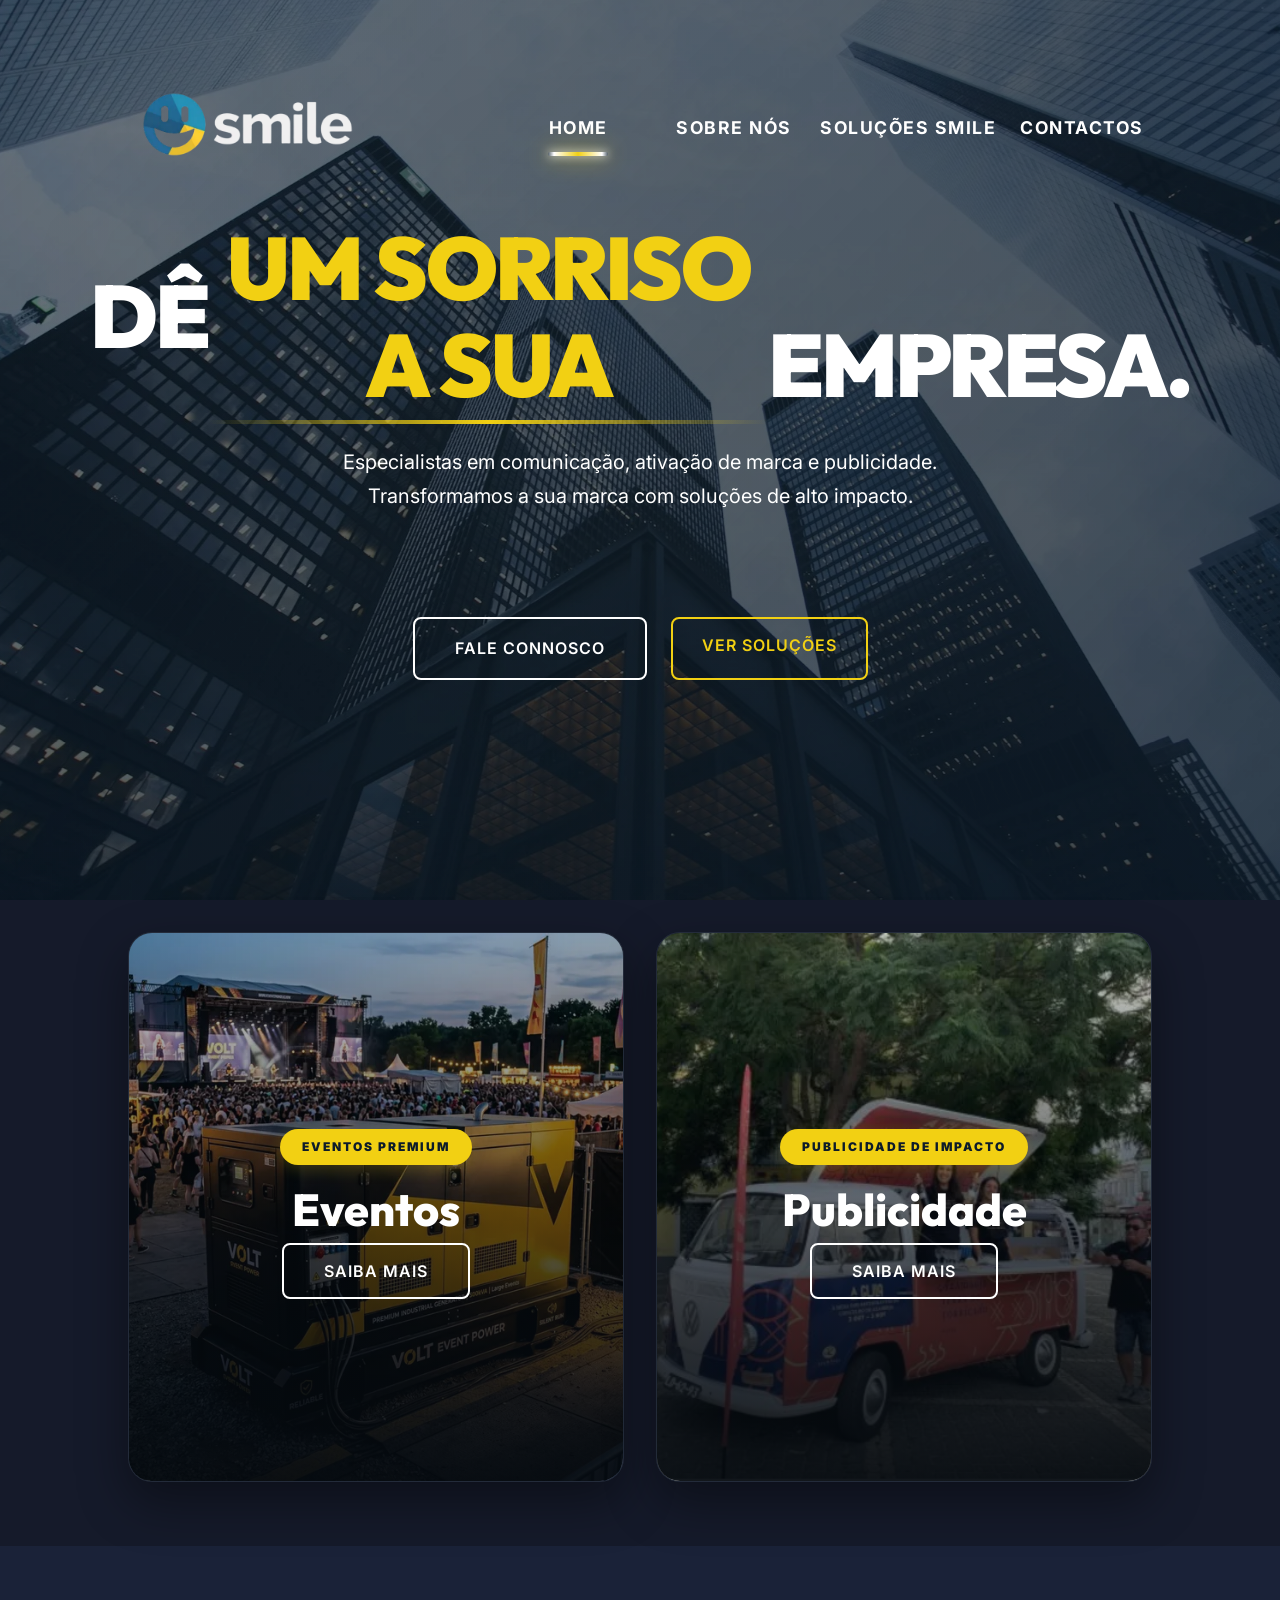
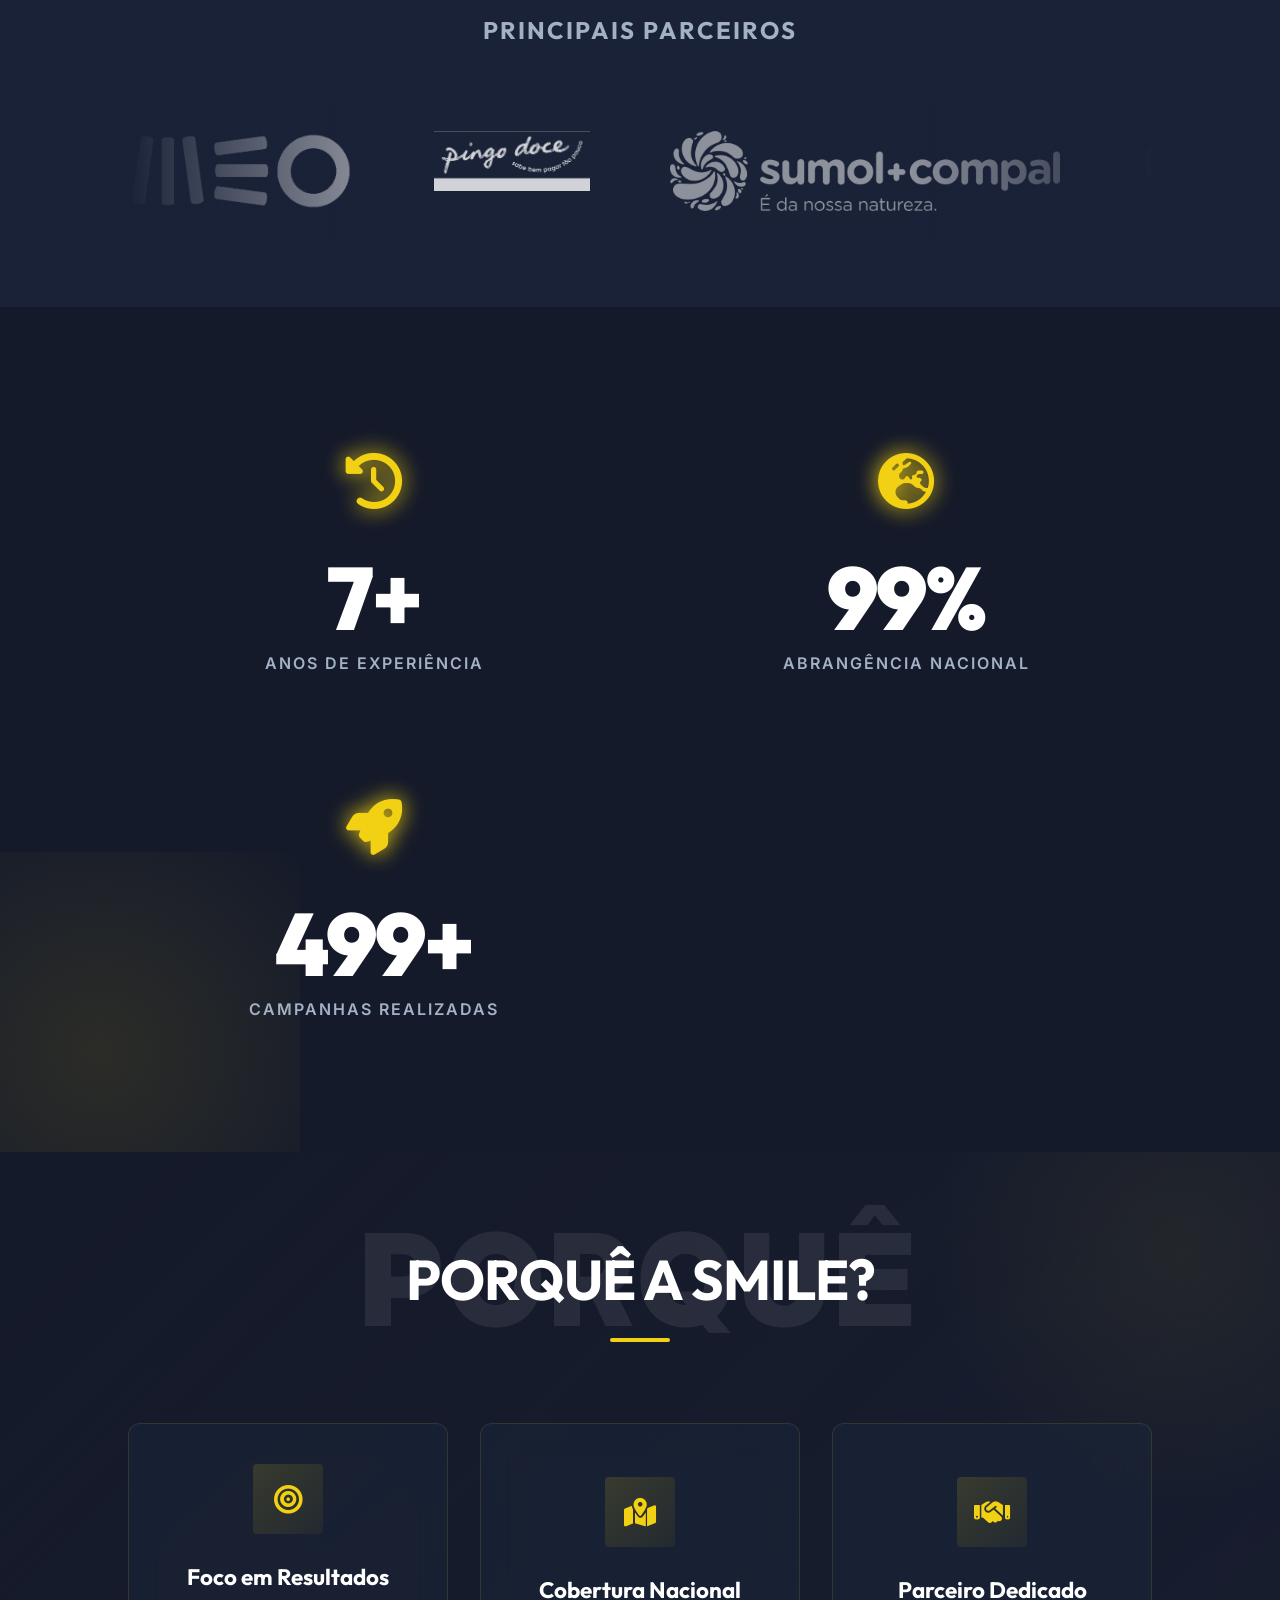
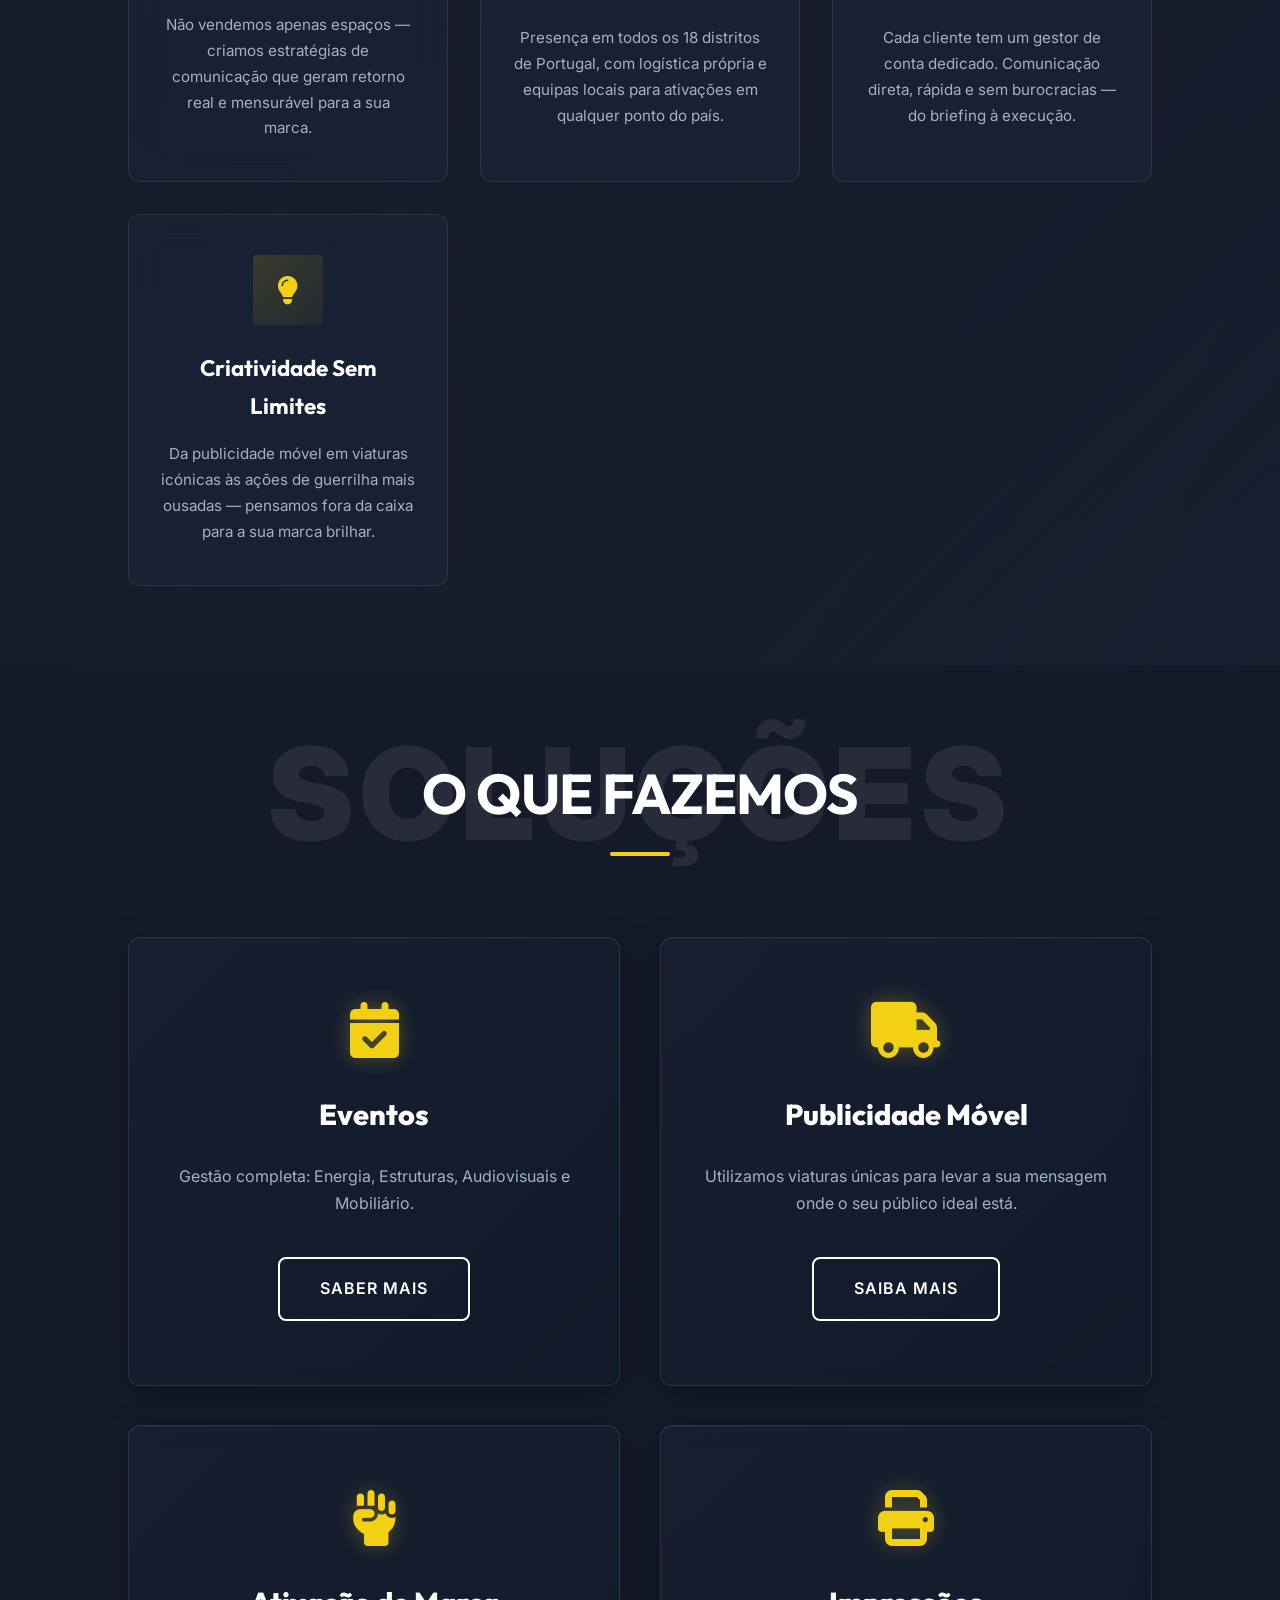
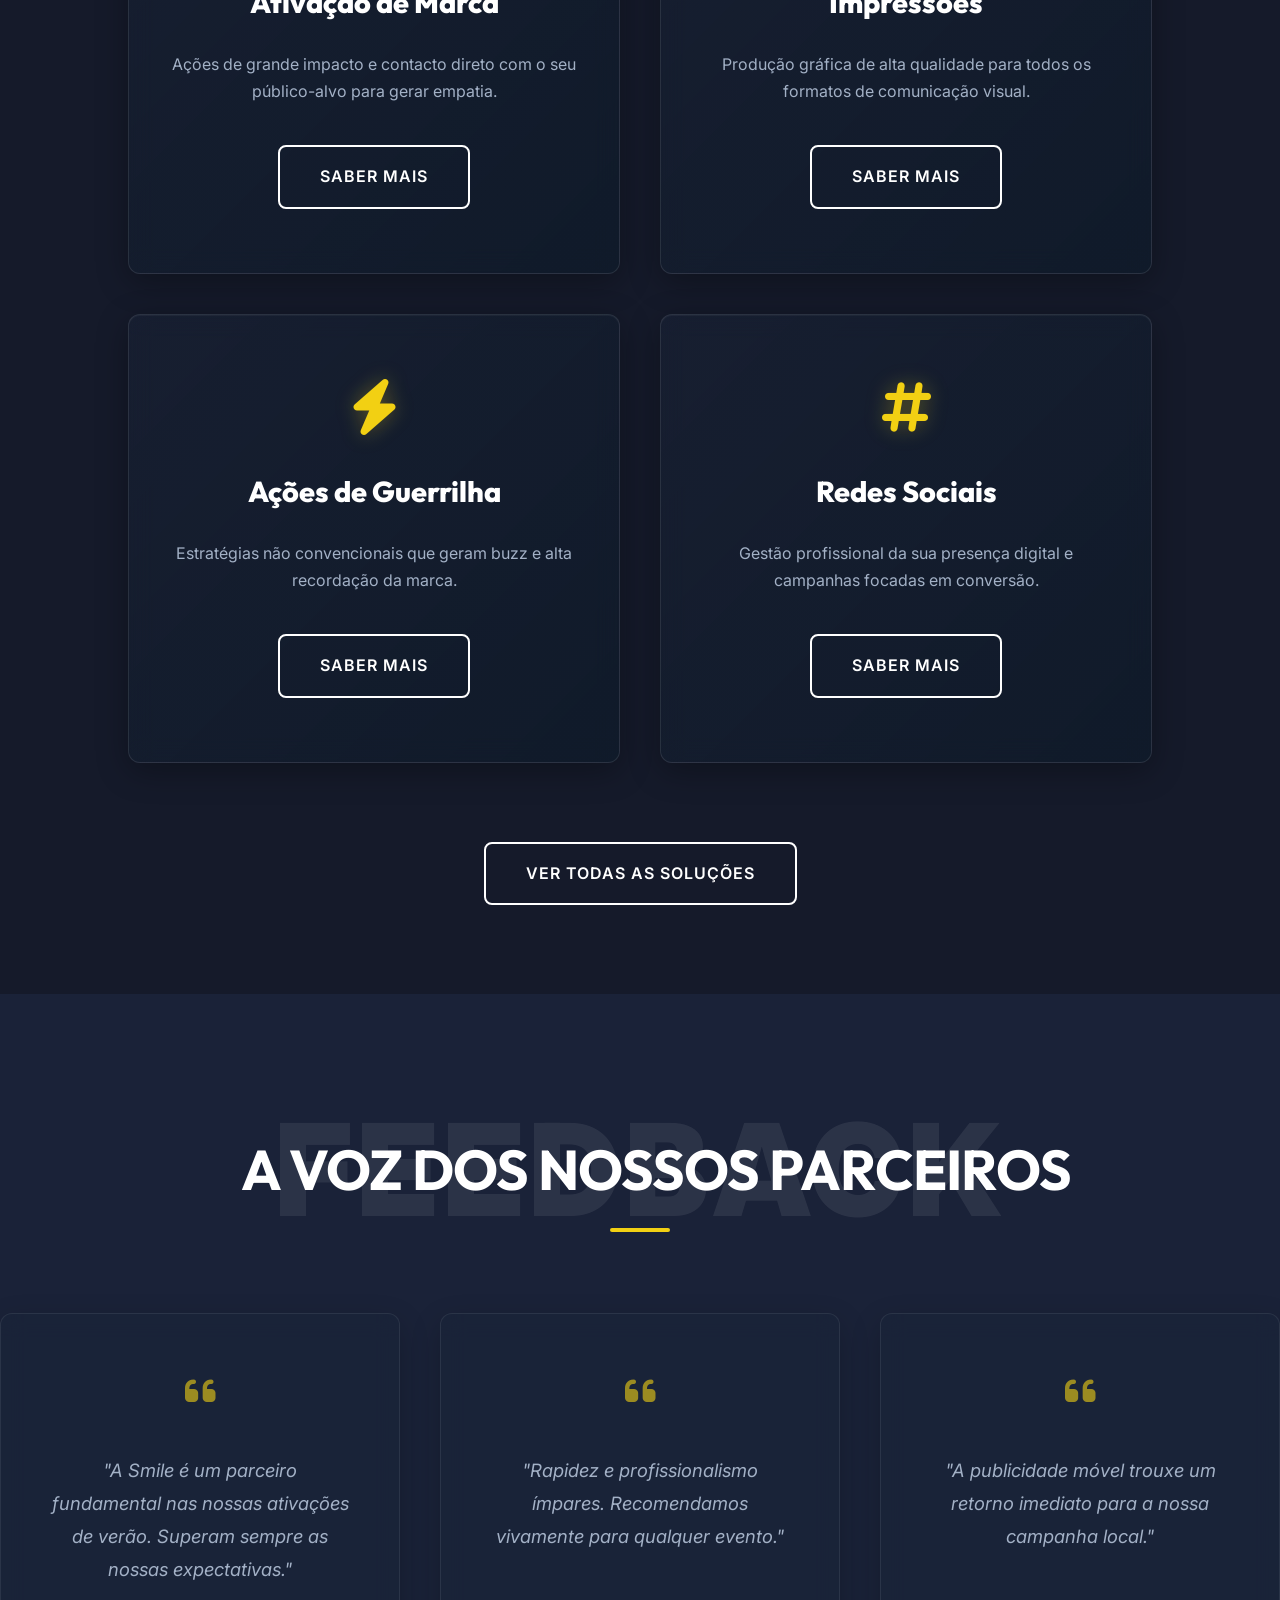
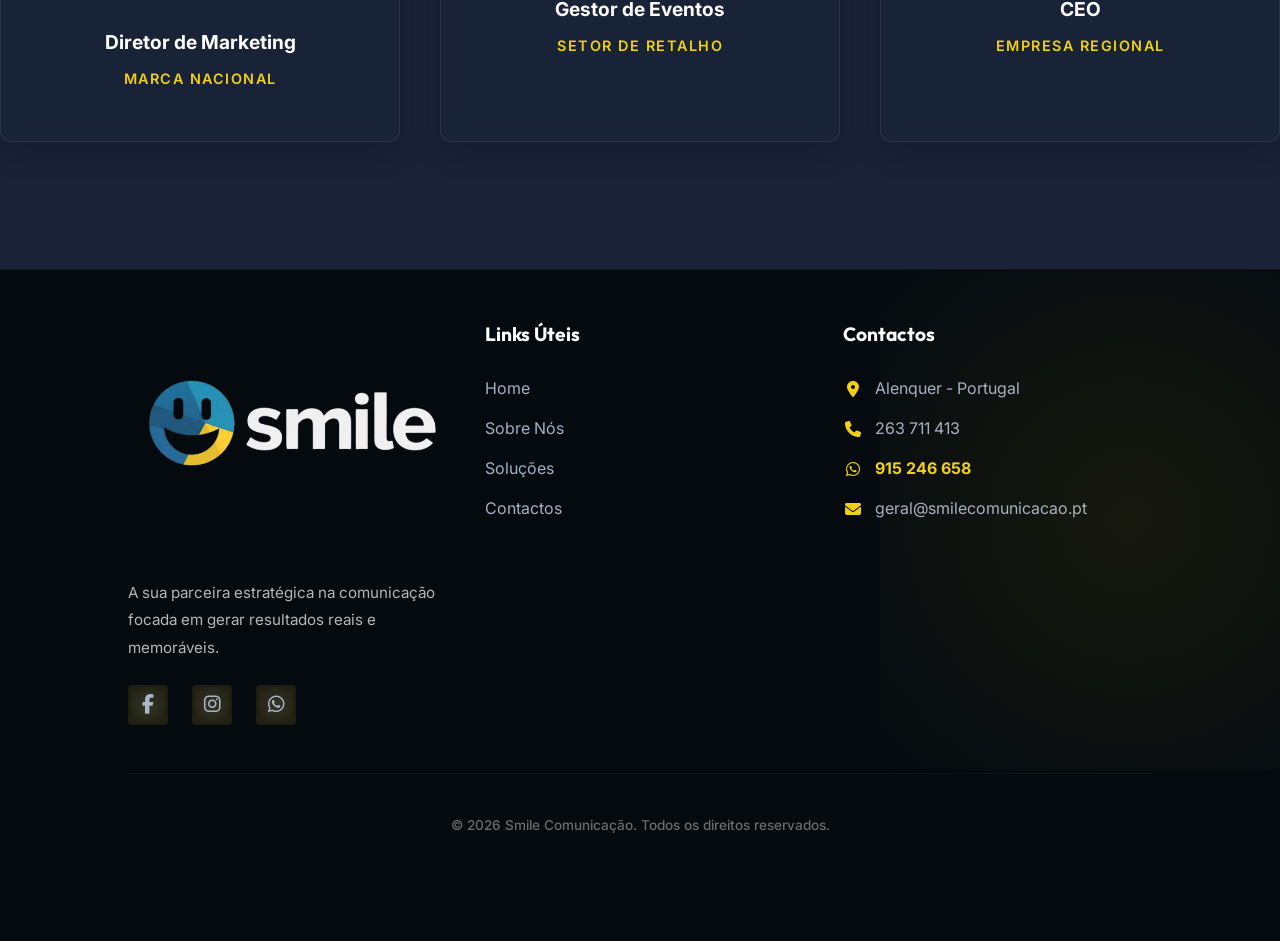
==== index.html @ d673fa60 "Add files via upload" ====
<!DOCTYPE html>
            <html lang="pt">

<head>
    <meta charset="UTF-8">
    <meta name="viewport" content="width=device-width, initial-scale=1.0">
    <title>Smile Comunicação | Publicidade e Marketing</title>
    <meta name="description"
        content="Agência de marketing e publicidade. Soluções de impacto em outdoors, mupis, viaturas, e ativação de marca.">

    <!-- Open Graph / Twitter -->

    
    <meta property="og:title" content="Smile Comunicação | Publicidade e Marketing">
    <meta property="og:description"
        content="Agência de marketing e publicidade. Soluções de impacto em outdoors, mupis, viaturas e ativação de marca.">
    <meta property="og:type" content="website">
    <meta property="og:url" content="/">
    <meta property="og:image" content="assets/images/hero_home.webp">
    <meta name="twitter:card" content="summary_large_image">
    <meta name="theme-color" content="#0d1b2a">
    <meta name="color-scheme" content="dark">
    <meta name="robots" content="index, follow">
    <link rel="canonical" href="https://smilecomunicacao.pt/">
    <link rel="icon" type="image/x-icon" href="assets/images/smile_icon.webp">
    <link rel="apple-touch-icon" href="assets/images/smile_icon.webp">
    <link rel="manifest" href="manifest.json">

    <!-- Google Fonts -->
    <link rel="preconnect" href="https://fonts.googleapis.com">
    <link rel="preconnect" href="https://fonts.gstatic.com" crossorigin>
    <!-- Preload hero for faster LCP -->
    <link rel="preload" as="image" href="assets/images/hero_home.webp">
    <link
        href="https://fonts.googleapis.com/css2?family=Inter:wght@400;500;600&family=Outfit:wght@700;800;900&display=swap"
        rel="stylesheet">

    <!-- Font Awesome -->
    <link rel="stylesheet" href="https://cdnjs.cloudflare.com/ajax/libs/font-awesome/6.4.0/css/all.min.css">

    <!-- CSS -->
    <link rel="stylesheet" href="style.min.css?v=5.0">

    <!-- Structured Data -->
    <script type="application/ld+json">
    {
      "@context": "https://schema.org",
      "@type": "Organization",
      "name": "Smile Comunicação",
      "url": "https://smilecomunicacao.pt",
      "logo": "https://smilecomunicacao.pt/assets/images/logo_smile.webp",
      "description": "Agência de marketing e publicidade especialista em ativação de marca e publicidade móvel.",
      "address": {
        "@type": "PostalAddress",
        "addressLocality": "Alenquer",
        "addressCountry": "PT"
      },
      "sameAs": [
        "https://www.facebook.com/fsmilecomunicacao",
        "https://www.instagram.com/smile.comunicacao/",
        "https://linkedin.com/company/smilecomunicacao"
      ]
    }
    </script>
</head>

<body class="home-page">

    <div id="preloader">
        <div class="preloader-smile"></div>
    </div>


    <header id="header">
    <a href="index.html" class="logo" aria-label="Smile Comunicação — página inicial" title="Smile Comunicação">
        <img src="assets/images/logo_smile.webp" alt="Smile Comunicação">
    </a>
    <!-- Hamburger Menu Button -->
    <div class="menu-toggle" id="mobile-menu">
        <span class="bar"></span>
        <span class="bar"></span>
        <span class="bar"></span>
    </div>
    <nav class="nav-links" role="navigation" aria-label="Main navigation">
        <a href="index.html">Home</a>
        <a href="sobre.html">Sobre Nós</a>
        <a href="solucoes.html">Soluções Smile</a>
        <a href="contactos.html">Contactos</a>
    </nav>
    <a href="contactos.html" class="btn btn-primary header-btn"
        style="padding: 0.8rem 1.5rem; display: none;">Orçamento</a>
</header>

    <main>
        <section class="hero text-center" id="home">
            <img src="assets/images/hero_home.webp" alt="Smiling Brand Activation" class="hero-bg">
            <h1 class="reveal" style="text-transform: uppercase;">Dê<span>um sorriso a sua </span><br>Empresa.</h1>
            <p class="reveal">Especialistas em comunicação, ativação de marca e publicidade. Transformamos a sua marca com soluções de alto impacto.</p>
            <div class="hero-btns reveal">
                <a href="contactos.html" class="btn btn-primary">Fale Connosco</a>
                <a href="solucoes.html" class="btn btn-skeleton">Ver Soluções</a>
            </div>
        </section>

        <!-- Highlights Section -->
        <section class="highlights">
            <div class="container highlights-grid">
                <div class="highlight-card">
                    <div class="card-bg" style="background-image: url('assets/images/gerador_eventos.webp');"></div>
                    <div class="card-overlay"></div>
                    <div class="card-content">
                        <span class="card-tag">Eventos Premium</span>
                        <h3>Eventos</h3>
                        <a href="servicos/eventos.html" class="btn btn-primary">Saiba Mais</a>
                    </div>
                </div>
                <div class="highlight-card">
                    <div class="card-bg" style="background-image: url('assets/images/movel.webp');"></div>
                    <div class="card-overlay"></div>
                    <div class="card-content">
                        <span class="card-tag">Publicidade de Impacto</span>
                        <h3>Publicidade</h3>
                        <a href="servicos/publicidade-exterior.html" class="btn btn-primary">Saiba Mais</a>
                    </div>
                </div>
            </div>
        </section>

        <!-- Clients Section -->
        <section class="clients">
            <div class="container">
                <h2 class="section-heading">Principais Parceiros</h2>
                <div class="logo-marquee">
                    <div class="marquee-content">
                        <img src="assets/images/logo_meo.webp" alt="MEO" loading="lazy">
                        <img src="assets/images/logo_pingodoce_premium.webp" alt="Pingo Doce" loading="lazy" style="height: 60px; opacity: 0.8; transition: var(--transition);" onmouseover="this.style.opacity='1'" onmouseout="this.style.opacity='0.8'">
                        <img src="assets/images/logo_sumolcompal.webp" alt="Sumol Compal" loading="lazy">
                        <img src="assets/images/logo_remax.webp" alt="REMAX" loading="lazy">
                        <!-- Duplicate for infinite scroll -->
                        <img src="assets/images/logo_meo.webp" alt="MEO" loading="lazy">
                        <img src="assets/images/logo_pingodoce_premium.webp" alt="Pingo Doce" loading="lazy" style="height: 60px; opacity: 0.8; transition: var(--transition);" onmouseover="this.style.opacity='1'" onmouseout="this.style.opacity='0.8'">
                        <img src="assets/images/logo_sumolcompal.webp" alt="Sumol Compal" loading="lazy">
                        <img src="assets/images/logo_remax.webp" alt="REMAX" loading="lazy">
                    </div>
                </div>
            </div>
        </section>



        <!-- Stats Section -->
        <section class="presence">
            <div class="container">
                <div class="grid">
                    <div class="stat-item">
                        <div class="stat-icon"><i class="fas fa-history"></i></div>
                        <h3 class="stat-number">8+</h3>
                        <p>Anos de Experiência</p>
                    </div>
                    <div class="stat-item">
                        <div class="stat-icon"><i class="fas fa-globe-europe"></i></div>
                        <h3 class="stat-number">100%</h3>
                        <p>Abrangência Nacional</p>
                    </div>
                    <div class="stat-item">
                        <div class="stat-icon"><i class="fas fa-rocket"></i></div>
                        <h3 class="stat-number">500+</h3>
                        <p>Campanhas Realizadas</p>
                    </div>
                </div>
            </div>
        </section>



        <!-- Why Smile Section -->
        <section class="why-smile">
            <div class="container">
                <div class="section-title">
                    <div class="bg-text">PORQUÊ</div>
                    <h2>Porquê a Smile?</h2>
                </div>
            </div>
            <div class="container why-grid">
                <div class="why-card">
                    <div class="why-icon"><i class="fas fa-bullseye"></i></div>
                    <h3>Foco em Resultados</h3>
                    <p>Não vendemos apenas espaços — criamos estratégias de comunicação que geram retorno real e
                        mensurável para a sua marca.</p>
                </div>
                <div class="why-card">
                    <div class="why-icon"><i class="fas fa-map-marked-alt"></i></div>
                    <h3>Cobertura Nacional</h3>
                    <p>Presença em todos os 18 distritos de Portugal, com logística própria e equipas locais para
                        ativações em qualquer ponto do país.</p>
                </div>
                <div class="why-card">
                    <div class="why-icon"><i class="fas fa-handshake"></i></div>
                    <h3>Parceiro Dedicado</h3>
                    <p>Cada cliente tem um gestor de conta dedicado. Comunicação direta, rápida e sem burocracias — do
                        briefing à execução.</p>
                </div>
                <div class="why-card">
                    <div class="why-icon"><i class="fas fa-lightbulb"></i></div>
                    <h3>Criatividade Sem Limites</h3>
                    <p>Da publicidade móvel em viaturas icónicas às ações de guerrilha mais ousadas — pensamos fora da
                        caixa para a sua marca brilhar.</p>
                </div>
            </div>
        </section>



        <!-- Services Section Summary -->
        <section id="solucoes">
            <div class="container">
                <div class="section-title">
                    <div class="bg-text">SOLUÇÕES</div>
                    <h2>O Que Fazemos</h2>
                </div>
            </div>
            <div class="grid container">
                <div class="card">
                    <i class="fas fa-calendar-check"></i>
                    <h3>Eventos</h3>
                    <p>Gestão completa: Energia, Estruturas, Audiovisuais e Mobiliário.</p>
                    <a href="servicos/eventos.html" class="btn btn-primary" role="button"
                        aria-label="Saber mais sobre Eventos">Saber Mais</a>
                </div>
                <div class="card">
                    <i class="fas fa-truck"></i>
                    <h3>Publicidade Móvel</h3>
                    <p>Utilizamos viaturas únicas para levar a sua mensagem onde o seu público ideal está.</p>
                    <a href="servicos/publicidade-exterior.html" class="btn btn-primary">Saiba Mais</a>
                </div>
                <div class="card">
                    <i class="fas fa-fist-raised"></i>
                    <h3>Ativação de Marca</h3>
                    <p>Ações de grande impacto e contacto direto com o seu público-alvo para gerar empatia.</p>
                    <a href="servicos/ativacao-marca.html" class="btn btn-primary">Saber Mais</a>
                </div>
                <div class="card">
                    <i class="fas fa-print"></i>
                    <h3>Impressões</h3>
                    <p>Produção gráfica de alta qualidade para todos os formatos de comunicação visual.</p>
                    <a href="servicos/impressoes.html" class="btn btn-primary">Saber Mais</a>
                </div>
                <div class="card">
                    <i class="fas fa-bolt"></i>
                    <h3>Ações de Guerrilha</h3>
                    <p>Estratégias não convencionais que geram buzz e alta recordação da marca.</p>
                    <a href="servicos/acoes-guerrilha.html" class="btn btn-primary">Saber Mais</a>
                </div>
                <div class="card">
                    <i class="fas fa-hashtag"></i>
                    <h3>Redes Sociais</h3>
                    <p>Gestão profissional da sua presença digital e campanhas focadas em conversão.</p>
                    <a href="servicos/redes-sociais.html" class="btn btn-primary">Saber Mais</a>
                </div>
            </div>
            <div class="solutions-cta">
                <a href="solucoes.html" class="btn btn-primary">Ver Todas as Soluções</a>
            </div>
        </section>

        <!-- Testimonials Section -->
        <section class="testimonials">
            <div class="container">
                <div class="section-title">
                    <div class="bg-text">FEEDBACK</div>
                    <h2>A Voz dos Nossos Parceiros</h2>
                </div>
            </div>
            <div class="container">
                <div class="testimonials-grid">
                    <div class="testimonial-item reveal">
                        <div class="quote-icon"><i class="fas fa-quote-left"></i></div>
                        <p>"A Smile é um parceiro fundamental nas nossas ativações de verão. Superam sempre as nossas
                            expectativas."</p>
                        <div class="testimonial-info">
                            <strong>Diretor de Marketing</strong>
                            <span>Marca Nacional</span>
                        </div>
                    </div>

                    <div class="testimonial-item reveal">
                        <div class="quote-icon"><i class="fas fa-quote-left"></i></div>
                        <p>"Rapidez e profissionalismo ímpares. Recomendamos vivamente para qualquer evento."</p>
                        <div class="testimonial-info">
                            <strong>Gestor de Eventos</strong>
                            <span>Setor de Retalho</span>
                        </div>
                    </div>

                    <div class="testimonial-item reveal">
                        <div class="quote-icon"><i class="fas fa-quote-left"></i></div>
                        <p>"A publicidade móvel trouxe um retorno imediato para a nossa campanha local."</p>
                        <div class="testimonial-info">
                            <strong>CEO</strong>
                            <span>Empresa Regional</span>
                        </div>
                    </div>
                </div>
            </div>
        </section>
    </main>

    <footer>
    <div class="footer-content">

        <div class="container footer-grid">
            <div>
                <div class="footer-logo">
                    <img src="assets/images/logo_smile.webp" alt="Smile Comunicação">
                </div>
                <p>A sua parceira estratégica na comunicação focada em gerar resultados reais e memoráveis.</p>
                <div class="social-links">
                    <a href="https://www.facebook.com/fsmilecomunicacao" target="_blank" rel="noopener noreferrer"
                        aria-label="Facebook"><i class="fab fa-facebook-f"></i></a>
                    <a href="https://www.instagram.com/smile.comunicacao/" target="_blank" rel="noopener noreferrer"
                        aria-label="Instagram"><i class="fab fa-instagram"></i></a>
                    <a href="https://wa.me/351915246658" target="_blank" rel="noopener noreferrer"
                        aria-label="WhatsApp"><i class="fab fa-whatsapp"></i></a>
                </div>
            </div>
            <div>
                <h4>Links Úteis</h4>
                <ul>
                    <li><a href="index.html">Home</a></li>
                    <li><a href="sobre.html">Sobre Nós</a></li>
                    <li><a href="solucoes.html">Soluções</a></li>
                    <li><a href="contactos.html">Contactos</a></li>
                </ul>
            </div>
            <div>
                <h4>Contactos</h4>
                <ul class="contact-list">
                    <li><i class="fas fa-map-marker-alt"></i> Alenquer - Portugal</li>
                    <li><i class="fas fa-phone"></i> 263 711 413</li>
                    <li><i class="fab fa-whatsapp"></i> <a href="https://wa.me/351915246658" target="_blank"
                            style="color: var(--accent-color); font-weight: 700;">915 246 658</a></li>
                    <li><i class="fas fa-envelope"></i> <a
                            href="mailto:geral@smilecomunicacao.pt">geral@smilecomunicacao.pt</a></li>
                </ul>
            </div>
        </div>
        <div class="footer-bottom">
            <p>&copy; 2026 Smile Comunicação. Todos os direitos reservados.</p>
        </div>
    </div>
</footer>


<!-- Scroll Progress Bar -->
<div class="scroll-progress" id="scrollProgress"></div>
    <script src="script.min.js?v=3.5" defer></script>
</body>

</html>
---- style.min.css ----
.highlights{padding:2rem 10% 4rem 10%;margin-top:0;position:relative;z-index:10;}.highlights-grid{display:grid;grid-template-columns:repeat(2,1fr);gap:2rem;}.highlight-card{position:relative;height:550px;border-radius:24px;overflow:hidden;display:flex;align-items:center;justify-content:center;padding:3rem;box-shadow:0 20px 50px rgba(0,0,0,0.4);border:1px solid rgba(255,255,255,0.08);transition:all 0.7s cubic-bezier(0.19,1,0.22,1);background:rgba(13,27,42,0.3);backdrop-filter:blur(5px);}.highlight-card .card-bg{position:absolute;inset:0;background-size:cover;background-position:center;transition:transform 1.5s cubic-bezier(0.19,1,0.22,1);z-index:-2;}.highlight-card .card-overlay{position:absolute;inset:0;background:linear-gradient(to top,rgba(5,10,15,0.95) 0%,rgba(5,10,15,0.7) 40%,rgba(5,10,15,0.2) 100%);z-index:-1;transition:opacity 0.5s ease;}.highlight-card .card-content{width:100%;text-align:center;transition:transform 0.7s cubic-bezier(0.19,1,0.22,1);}.highlight-card .card-content::-webkit-scrollbar{width:3px;}.highlight-card .card-content::-webkit-scrollbar-track{background:transparent;}.highlight-card .card-content::-webkit-scrollbar-thumb{background:rgba(242,208,19,0.4);border-radius:10px;}.card-categories{display:grid;grid-template-columns:repeat(2,1fr);gap:1.2rem;margin-bottom:2rem;opacity:0;transform:translateY(20px);transition:all 0.6s cubic-bezier(0.19,1,0.22,1);}.highlight-card:hover .card-categories{opacity:1;transform:translateY(0);}.category-group h4{font-size:0.85rem;color:var(--accent-color);text-transform:uppercase;letter-spacing:1.5px;margin-bottom:0.6rem;font-weight:800;}.category-group ul{list-style:none;padding:0;}.category-group li{font-size:0.8rem;color:var(--text-light);line-height:1.5;margin-bottom:0.3rem;position:relative;padding-left:14px;}.category-group li::before{content:'→';position:absolute;left:0;color:var(--accent-color);font-size:0.7rem;top:1px;}.highlight-card .card-tag{display:inline-block;background:var(--accent-color);color:var(--primary-color);padding:0.5rem 1.4rem;border-radius:50px;font-size:0.75rem;font-weight:900;text-transform:uppercase;margin-bottom:1.2rem;letter-spacing:2px;box-shadow:0 4px 15px rgba(242,208,19,0.2);}.highlight-card h3{font-size:2.8rem;color:var(--white);margin-bottom:1.5rem;line-height:1.1;font-weight:800;display:flex;justify-content:center;width:100%;}.highlight-card p{color:var(--text-light);margin-bottom:1.5rem;font-size:0.95rem;line-height:1.6;}.highlight-card:hover{transform:translateY(-12px);box-shadow:0 30px 60px rgba(0,0,0,0.7);border-color:rgba(242,208,19,0.4);}.highlight-card:hover .card-bg{transform:scale(1.1);}.highlight-card:hover .card-content{transform:translateY(-5px);}@media (max-width:1200px){.highlight-card h3{font-size:2.2rem;}}@media (max-width:992px){.highlights{margin-top:2rem;padding:4rem 5%;}.highlights-grid{grid-template-columns:1fr;gap:2.5rem;}.highlight-card{height:auto;min-height:500px;padding:2.5rem;align-items:center;justify-content:center;}.card-categories{opacity:1;transform:translateY(0);grid-template-columns:1fr 1fr;}.highlight-card h3{font-size:2.2rem;}.highlight-card .card-content{transform:translateY(0);max-height:none;}}@media (max-width:576px){.card-categories{grid-template-columns:1fr;}}:root{--primary-color:#0d1b2a;--primary-light:#1b263b;--accent-color:#f2d013;--accent-dark:#d4b60b;--text-color:#e0e1dd;--text-light:#a3b1c6;--bg-color:#1a2238;--section-bg:#151a2a;--white:#ffffff;--transition:all 0.3s ease;--shadow:0 10px 30px -5px rgba(0,0,0,0.5);--shadow-lg:0 20px 40px -10px rgba(0,0,0,0.7);--container-width:1280px;--font-heading:'Outfit',sans-serif;--font-body:'Inter',sans-serif;}*{margin:0;padding:0;box-sizing:border-box;}html{scroll-behavior:smooth;scrollbar-width:auto;scrollbar-color:var(--accent-color) var(--primary-color);overflow-x:hidden;}::-webkit-scrollbar{width:10px;}::-webkit-scrollbar-track{background:var(--primary-color);}::-webkit-scrollbar-thumb{background-color:var(--accent-color);border-radius:4px;}::-webkit-scrollbar-thumb:hover{background-color:var(--accent-dark);}#preloader{position:fixed;top:0;left:0;width:100%;height:100%;background:var(--primary-color);display:flex;justify-content:center;align-items:center;z-index:10000;transition:opacity 0.8s ease,visibility 0.8s;}#preloader.fade-out{opacity:0;visibility:hidden;}.preloader-smile{width:80px;height:80px;border:4px solid rgba(255,255,255,0.1);border-top-color:var(--accent-color);border-radius:50%;animation:spin 1s infinite linear;}@keyframes spin{to{transform:rotate(360deg);}}::-webkit-scrollbar-button{display:none;}body{font-family:var(--font-body);color:var(--text-color);line-height:1.7;overflow-x:hidden;background-color:var(--bg-color);background-image:radial-gradient(circle at 20% 50%,rgba(242,208,19,0.03) 0%,transparent 50%),radial-gradient(circle at 80% 80%,rgba(27,38,59,0.4) 0%,transparent 50%);-webkit-font-smoothing:antialiased;}h1,h2,h3,h4,.logo{font-family:var(--font-heading);display:flex;align-items:center;}.logo img{height:85px;width:auto;display:block;transition:var(--transition);}.home-page header:not(.scrolled) .logo img{height:160px;}a{text-decoration:none;color:inherit;transition:var(--transition);cursor:pointer;}ul{list-style:none;}section{padding:5rem 10%;position:relative;}section[style*="text-align:center"] h1,section[style*="text-align:center"] h2,section[style*="text-align:center"] h3,section[style*="text-align:center"] h4,section[style*="text-align:center"] h1,section[style*="text-align:center"] h2,section[style*="text-align:center"] h3,section[style*="text-align:center"] h4,.text-center h1,.text-center h2,.text-center h3,.text-center h4{justify-content:center;width:100%;}.text-center{text-align:center !important;}.text-center h1,.text-center h2,.text-center h3,.text-center h4{justify-content:center;width:100%;}.text-center *{text-align:center !important;}.text-center p{margin-left:auto !important;margin-right:auto !important;width:100% !important;text-align:center !important;}section:nth-child(even){background:var(--section-bg);}.container{max-width:var(--container-width);margin:0 auto;}main{animation:fadeIn 0.6s ease-out;}@keyframes fadeIn{from{opacity:0;}to{opacity:1;}}header{position:fixed;top:0;left:0;width:100%;z-index:1000;padding:3rem 10%;display:flex;justify-content:space-between;align-items:center;transition:var(--transition);background:transparent;}header.scrolled{background:rgba(13,27,42,0.95);backdrop-filter:blur(15px);padding:1rem 10%;box-shadow:0 8px 32px rgba(0,0,0,0.3);}.nav-links{display:flex;gap:1rem;align-items:center;}.nav-links a{color:var(--white);font-weight:700;font-size:1.1rem;text-transform:uppercase;letter-spacing:1.5px;position:relative;padding:0.5rem 0;transition:var(--transition);min-width:140px;display:flex;justify-content:center;text-align:center;}.nav-links a::after{content:'';position:absolute;bottom:-5px;left:50%;width:0;height:4px;background:linear-gradient(90deg,transparent,#fff 10%,var(--accent-color) 50%,#fff 90%,transparent);transition:all 0.4s cubic-bezier(0.175,0.885,0.32,1.275);transform:translateX(-50%);border-radius:4px;box-shadow:0 0 25px var(--accent-color),0 0 10px #fff;opacity:0;}.nav-links a:hover::after,.nav-links a.active::after{width:60px;opacity:1;}.logo{font-size:1.8rem;font-weight:800;color:var(--white);display:flex;align-items:center;gap:0.5rem;}.logo span{color:var(--accent-color);background:linear-gradient(90deg,var(--accent-color),#fff);-webkit-background-clip:text;background-clip:text;-webkit-text-fill-color:transparent;}.hero{height:100vh;position:relative;display:flex;flex-direction:column;justify-content:center;align-items:center;text-align:center;color:var(--white);padding:0 5%;overflow:hidden;}.hero .hero-bg{position:absolute;inset:0;width:100%;height:100%;object-fit:cover;object-position:center;z-index:-2;animation:zoomIn 20s ease-in-out infinite;}@keyframes zoomIn{0%,100%{transform:scale(1);}50%{transform:scale(1.05);}}.hero::before{content:'';position:absolute;inset:0;background:linear-gradient(135deg,rgba(13,27,42,0.6),rgba(13,27,42,0.8)),radial-gradient(circle at center,rgba(242,208,19,0.05),transparent);z-index:-1;}.hero h1{font-size:5.5rem;font-weight:900;line-height:1.1;margin-bottom:2rem;max-width:1100px;letter-spacing:-3px;color:var(--white);animation:slideUp 1s ease-out,glow 3s ease-in-out infinite;}@keyframes slideUp{from{opacity:0;transform:translateY(40px);}to{opacity:1;transform:translateY(0);}}@keyframes glow{0%,100%{text-shadow:0 0 20px rgba(242,208,19,0.3);}50%{text-shadow:0 0 40px rgba(242,208,19,0.6);}}.hero h1 span{color:var(--accent-color);position:relative;display:inline-block;}.hero h1 span::after{content:'';position:absolute;bottom:-10px;left:0;right:0;height:4px;background:linear-gradient(90deg,transparent,var(--accent-color),transparent);animation:slideUnderline 1.5s ease-out 0.8s both;}@keyframes slideUnderline{from{width:0;left:50%;}to{width:100%;left:0;}}.hero p{font-size:1.25rem;margin-bottom:3rem;max-width:600px;animation:fadeInUp 1.2s ease-out 0.2s both;}@keyframes fadeInUp{from{opacity:0;transform:translateY(30px);}to{opacity:1;transform:translateY(0);}}.btn{padding:1rem 2.5rem;border-radius:8px;font-weight:600;text-transform:uppercase;letter-spacing:1px;cursor:pointer;transition:var(--transition);position:relative;overflow:hidden;}.btn-primary{background:transparent;border:2px solid var(--white);color:var(--white);}.btn-primary:hover{background:rgba(255,255,255,0.85);color:var(--primary-color);transform:translateY(-5px);box-shadow:0 15px 40px rgba(255,255,255,0.3);}.btn-skeleton{padding:0.8rem 1.8rem;border:2px solid var(--accent-color);color:var(--accent-color);border-radius:8px;font-weight:600;transition:var(--transition);}.btn-skeleton:hover{background:var(--accent-color);color:var(--primary-color);box-shadow:0 8px 20px rgba(242,208,19,0.3);transform:translateY(-3px);}.btn-skeleton{transition:var(--transition),box-shadow 0.25s ease;}.hero-btns{display:flex;gap:1.5rem;margin-top:3.5rem;justify-content:center;flex-wrap:wrap;animation:fadeInUp 1.4s ease-out 0.4s both;}.btn-primary,.btn-skeleton,.btn-footer{transition:transform 0.3s cubic-bezier(0.23,1,0.32,1),box-shadow 0.3s ease;}.hero-btns .btn{position:relative;overflow:visible;}.section-title{text-align:center;margin-bottom:6rem;position:relative;}.section-title h2{font-size:3.5rem;color:var(--white);text-transform:uppercase;display:flex;justify-content:center;align-items:center;gap:1rem;position:relative;z-index:1;letter-spacing:-1px;animation:slideInUp 0.8s ease-out;}.testimonials .section-title h2{padding-left:2rem;}@keyframes slideInUp{from{opacity:0;transform:translateY(40px);}to{opacity:1;transform:translateY(0);}}.section-title h2::after{content:'';position:absolute;bottom:-15px;left:50%;transform:translateX(-50%);width:60px;height:4px;background:var(--accent-color);border-radius:2px;animation:scaleIn 0.8s ease-out 0.4s both;}@keyframes scaleIn{from{width:0;}to{width:60px;}}.section-title .bg-text{position:absolute;top:50%;left:0;width:100%;transform:translateY(-50%);font-size:8rem;font-weight:900;opacity:0.08;white-space:nowrap;z-index:-1;color:var(--white);text-align:center;pointer-events:none;letter-spacing:5px;}.grid{display:grid;grid-template-columns:repeat(auto-fit,minmax(320px,1fr));gap:2.5rem;}.grid>*{animation:fadeInUp 0.8s ease-out;animation-fill-mode:both;}.grid>*:nth-child(1){animation-delay:0.1s;}.grid>*:nth-child(2){animation-delay:0.2s;}.grid>*:nth-child(3){animation-delay:0.3s;}.grid>*:nth-child(4){animation-delay:0.4s;}.grid>*:nth-child(5){animation-delay:0.5s;}.grid>*:nth-child(6){animation-delay:0.6s;}.card{background:linear-gradient(135deg,rgba(27,38,59,0.4) 0%,rgba(13,27,42,0.6) 100%);padding:4rem 2.5rem;border-radius:12px;text-align:center;box-shadow:0 8px 32px rgba(0,0,0,0.3),inset 0 1px 1px rgba(255,255,255,0.05);transition:var(--transition);border:1px solid rgba(255,255,255,0.1);position:relative;overflow:hidden;backdrop-filter:blur(12px);-webkit-backdrop-filter:blur(12px);transform-style:preserve-3d;display:flex;flex-direction:column;align-items:center;justify-content:center;}.card::after,.why-card::after{content:'';position:absolute;inset:0;background:radial-gradient(circle at var(--glaze-x,50%) var(--glaze-y,50%),rgba(255,255,255,0.15),transparent 60%);opacity:0;transition:opacity 0.3s ease;pointer-events:none;z-index:2;}.card:hover::after,.why-card:hover::after{opacity:1;}.card::before{content:'';position:absolute;top:-50%;left:-50%;width:200%;height:200%;background:radial-gradient(circle,rgba(242,208,19,0.1),transparent);opacity:0;transition:var(--transition);z-index:0;pointer-events:none;}.card:hover{transform:translateY(-15px);box-shadow:0 40px 80px rgba(242,208,19,0.25),inset 0 1px 0 rgba(242,208,19,0.3);border-color:var(--accent-color);background:linear-gradient(135deg,rgba(27,38,59,0.9) 0%,rgba(13,27,42,0.9) 100%);}.card:hover::before{opacity:1;}.card:hover h3,.card:hover p{color:var(--white) !important;}.card:hover i,.card:hover .card-emoji{color:var(--accent-color) !important;animation:none;}@keyframes bounce{0%,100%{transform:translateY(0);}50%{transform:translateY(-10px);}}.centered-flex{display:flex;flex-direction:column;align-items:center;justify-content:center;text-align:center;}.why-card{background:var(--primary-light);padding:3rem 2rem;border-radius:12px;text-align:center;transition:var(--transition);border:1px solid rgba(255,255,255,0.05);display:flex;flex-direction:column;align-items:center;justify-content:center;}.why-icon{width:70px;height:70px;background:rgba(242,208,19,0.1);color:var(--accent-color);font-size:2rem;display:flex;align-items:center;justify-content:center;border-radius:50%;margin-bottom:2rem;}.why-card h3{margin-bottom:1.5rem;color:var(--white);justify-content:center;}.centered-list{list-style:none;padding:0;text-align:left;display:inline-block;}.centered-list li{margin-bottom:0.8rem;display:flex;align-items:center;gap:10px;}.card i{font-size:3.5rem;color:var(--accent-color);margin-bottom:2rem;position:relative;z-index:1;transition:all 0.6s cubic-bezier(0.175,0.885,0.32,1.275);filter:drop-shadow(0 0 10px rgba(242,208,19,0.3));}.card:hover i{transform:scale(1.3);filter:drop-shadow(0 0 20px rgba(242,208,19,0.6));}.card .card-emoji{color:var(--accent-color);display:inline-block;font-size:3rem;margin-bottom:1.5rem;position:relative;z-index:1;animation:none;}@keyframes floatUp{0%,100%{transform:translateY(0px);}50%{transform:translateY(-10px);}}.card .btn,.card .btn-skeleton{position:relative;z-index:3;margin-top:1.5rem;}.card:hover .btn-skeleton{color:var(--primary-color) !important;background:var(--accent-color) !important;}.card h3{font-size:1.8rem;margin-bottom:1.5rem;color:#ffffff !important;position:relative;z-index:1;font-weight:800;display:flex;justify-content:center;width:100%;}.card p{color:var(--text-light);position:relative;z-index:1;margin-bottom:1rem;text-align:center;}.contact-container{display:grid;grid-template-columns:1fr 1fr;gap:4rem;}.contact-info h3{font-size:2rem;margin-bottom:2rem;color:var(--accent-color);}.info-item{display:flex;align-items:center;gap:1.5rem;margin-bottom:1.5rem;}.info-item i{font-size:1.5rem;color:var(--accent-color);background:var(--primary-light);width:50px;height:50px;display:flex;justify-content:center;align-items:center;border-radius:4px;border:1px solid rgba(255,255,255,0.05);}.contact-form{background:var(--primary-light);padding:3rem;border-radius:8px;box-shadow:var(--shadow-lg);border:1px solid rgba(255,255,255,0.05);backdrop-filter:blur(15px);transition:var(--transition);}.contact-form:hover{border-color:rgba(242,208,19,0.2);box-shadow:0 20px 60px rgba(242,208,19,0.1);}.form-group{margin-bottom:1.5rem;}.form-group label{display:block;margin-bottom:0.5rem;font-weight:500;color:var(--text-color);}.form-group input,.form-group textarea{width:100%;padding:1rem;border:2px solid rgba(242,208,19,0.1);border-radius:4px;font-family:inherit;background:rgba(0,0,0,0.2);color:var(--white);transition:var(--transition);position:relative;}.form-group textarea{resize:vertical;min-height:120px;}.form-group input:focus,.form-group textarea:focus{outline:none;border-color:var(--accent-color);background:rgba(0,0,0,0.4);box-shadow:0 0 20px rgba(242,208,19,0.3),inset 0 0 10px rgba(242,208,19,0.1);transform:none;}footer{background:#050a0f;color:var(--white);position:relative;padding-top:0;border-top:1px solid rgba(255,255,255,0.05);}footer::before{content:'';position:absolute;top:0;right:-100px;width:500px;height:500px;background:radial-gradient(circle,rgba(242,208,19,0.08),transparent);pointer-events:none;animation:float 20s ease-in-out infinite;}@keyframes float{0%,100%{transform:translateY(0px);}50%{transform:translateY(-30px);}}.footer-grid{display:grid;grid-template-columns:repeat(auto-fit,minmax(200px,1fr));gap:4rem;margin-bottom:4rem;}.footer-logo{font-size:2rem;font-weight:800;margin-bottom:1.5rem;color:var(--white);}.footer-logo span{color:var(--accent-color);}footer h4{color:var(--white);font-size:1.2rem;margin-bottom:1.5rem;}footer li{margin-bottom:0.8rem;}footer a:hover{color:var(--accent-color);}.social-links{display:flex;gap:1rem;}.social-links a{width:40px;height:40px;background:rgba(255,255,255,0.05);display:flex;justify-content:center;align-items:center;border-radius:4px;color:var(--white);}.social-links a:hover{background:var(--accent-color);color:var(--primary-color);}@media (max-width:992px){header{padding:1.8rem 5%;background:rgba(13,27,42,0.98);backdrop-filter:blur(10px);}.menu-toggle{display:flex;}.nav-links{position:fixed;top:0;right:-100%;width:100%;height:100vh;background:var(--primary-color);flex-direction:column;justify-content:center;align-items:center;gap:3.5rem;transition:0.6s cubic-bezier(0.77,0,0.175,1);z-index:1000;opacity:0;visibility:hidden;}.nav-links.active{right:0;opacity:1;visibility:visible;}.nav-links a{font-size:2.5rem;font-weight:800;font-family:var(--font-heading);opacity:0;transform:translateY(20px);transition:all 0.4s ease;}.nav-links.active a{opacity:1;transform:translateY(0);}.hero h1{font-size:3.5rem;}.contact-container{grid-template-columns:1fr;}.hero{background-attachment:scroll;background-attachment:initial;}section{padding:4rem 5%;}}@media (prefers-reduced-motion:reduce){*{animation:none !important;transition:none !important;}}@media (max-width:576px){header{padding:1.5rem 4%;}.logo img{height:100px;margin:0 auto;}.home-page header:not(.scrolled) .logo img{height:130px;}.hero h1{font-size:2.2rem;line-height:1.2;}.hero p{font-size:1rem;}section{padding:3rem 4%;}.section-title h2{font-size:2rem;}.section-title .bg-text{font-size:4rem;}.grid{grid-template-columns:1fr;gap:1.5rem;}.contact-form{padding:2rem;}.footer-grid{gap:2rem;}}@keyframes fadeIn{from{opacity:0;transform:translateY(20px);}to{opacity:1;transform:translateY(0);}}@keyframes slideInLeft{from{opacity:0;transform:translateX(-50px);}to{opacity:1;transform:translateX(0);}}@keyframes slideInRight{from{opacity:0;transform:translateX(50px);}to{opacity:1;transform:translateX(0);}}@keyframes pulse{0%,100%{box-shadow:0 0 0 0 rgba(242,208,19,0.4);}50%{box-shadow:0 0 0 10px rgba(242,208,19,0);}}.client-grid img{filter:brightness(0) invert(1) grayscale(100%) !important;opacity:0.6;transition:var(--transition);}.client-grid img:hover{filter:brightness(0) invert(1) grayscale(0%) !important;opacity:1;transform:none;}.service-img{width:100%;height:250px;object-fit:cover;border-radius:12px;}a:focus,.btn:focus,.btn-skeleton:focus,.nav-links a:focus{outline:3px solid rgba(242,208,19,0.2);outline-offset:3px;}.header-btn{display:inline-block;}@media (max-width:992px){.header-btn{display:none;}}.section-heading{text-align:center;font-size:1.5rem;color:var(--text-light);margin-bottom:3rem;text-transform:uppercase;letter-spacing:2px;display:flex;justify-content:center;width:100%;}.stat-number{font-size:4rem;color:var(--accent-color);animation:none;font-weight:900;letter-spacing:-1px;display:flex;justify-content:center;align-items:center;}.stat-item{display:flex;flex-direction:column;align-items:center;justify-content:center;text-align:center;padding:3rem 2rem;background:linear-gradient(135deg,rgba(242,208,19,0.08) 0%,rgba(242,208,19,0.02) 100%);border-radius:12px;border:2px solid rgba(242,208,19,0.2);transition:var(--transition);cursor:default;position:relative;overflow:hidden;height:100%;}.stat-item::before{content:'';position:absolute;top:-50%;left:-50%;width:200%;height:200%;background:radial-gradient(circle,rgba(242,208,19,0.1),transparent);animation:shimmer 3s infinite;opacity:0;}.stat-item:hover::before{opacity:1;}@keyframes shimmer{0%{transform:translate(-100%,-100%);}100%{transform:translate(100%,100%);}}.stat-item:hover{background:linear-gradient(135deg,rgba(242,208,19,0.12) 0%,rgba(242,208,19,0.05) 100%);transform:translateY(-8px);border-color:rgba(242,208,19,0.4);box-shadow:0 15px 40px rgba(242,208,19,0.15);}.stat-item p{color:var(--text-light);}.client-grid{display:flex;justify-content:space-around;align-items:center;flex-wrap:wrap;gap:3rem;}.clients{background:var(--bg-color);padding:4rem 10%;overflow:hidden;position:relative;}.clients::after{content:'';position:absolute;top:-50%;right:-50%;width:400px;height:400px;background:radial-gradient(circle,rgba(242,208,19,0.05),transparent);pointer-events:none;}.presence{background:linear-gradient(135deg,var(--section-bg) 0%,rgba(21,26,42,0.5) 100%);padding:6rem 10%;text-align:center;position:relative;overflow:hidden;}.presence::before{content:'';position:absolute;bottom:-100px;left:-100px;width:400px;height:400px;background:radial-gradient(circle,rgba(242,208,19,0.1),transparent);pointer-events:none;}#presenca .grid{grid-template-columns:repeat(4,1fr) !important;justify-content:center;max-width:1200px;margin:0 auto;}.solutions-cta{text-align:center;margin-top:5rem;}.solutions-cta .btn{display:inline-block;animation:pulse 2s ease-in-out infinite;}.card-emoji{font-size:2.5rem;}.footer-content{padding:0 10% 4rem 10%;}.footer-cta-section{background:linear-gradient(90deg,var(--accent-color) 0%,#e67e22 100%);padding:4rem 10%;margin-top:6rem;margin-bottom:5rem;display:flex;justify-content:space-between;align-items:center;border-radius:12px;box-shadow:0 15px 40px rgba(0,0,0,0.3);}.footer-cta-text h3{color:var(--primary-color);font-size:2.2rem;margin-bottom:0.5rem;font-weight:800;}.footer-cta-text p{color:rgba(13,27,42,0.8);font-size:1.1rem;font-weight:500;}.footer-cta .btn-footer{background:var(--primary-color);color:var(--white);padding:1.2rem 2.5rem;border-radius:8px;font-weight:700;text-transform:uppercase;letter-spacing:1px;transition:var(--transition);box-shadow:0 5px 15px rgba(0,0,0,0.2);}.footer-cta .btn-footer:hover{transform:translateY(-5px);box-shadow:0 10px 25px rgba(0,0,0,0.3);background:#1b263b;}.footer-grid{display:grid;grid-template-columns:repeat(auto-fit,minmax(250px,1fr));gap:3rem;margin:3rem 0;}.footer-logo img{height:220px;width:auto;}.footer-grid p{color:rgba(255,255,255,0.7);line-height:1.8;margin-top:1.5rem;font-size:0.95rem;}.social-links{display:flex;gap:1.5rem;margin-top:1.5rem;}.social-links a{color:var(--accent-color);font-size:1.2rem;display:inline-flex;align-items:center;justify-content:center;width:40px;height:40px;border-radius:4px;background:rgba(242,208,19,0.1);transition:var(--transition);border:2px solid transparent;position:relative;overflow:hidden;}.social-links a::before{content:'';position:absolute;inset:0;background:linear-gradient(135deg,var(--accent-color),transparent);opacity:0;transition:var(--transition);border-radius:4px;z-index:-1;}.social-links a:hover{background:var(--accent-color);color:var(--primary-color);transform:translateY(-8px) scale(1.1);border-color:rgba(242,208,19,0.5);box-shadow:0 10px 30px rgba(242,208,19,0.4);}.social-links a:hover::before{opacity:1;}.social-links a::after{content:'';position:absolute;inset:0;background:radial-gradient(circle at center,rgba(255,255,255,0.1),transparent);border-radius:4px;}.footer-grid h4{color:var(--white);margin-bottom:1rem;}.footer-grid ul{margin-top:1.5rem;}.footer-grid li{color:var(--text-light);margin-bottom:0.8rem;transition:var(--transition);}.footer-grid li:hover{color:var(--accent-color);transform:translateX(8px);}.footer-grid a{color:var(--text-light);}.footer-grid a:hover{color:var(--accent-color);text-decoration:underline;text-decoration-color:var(--accent-color);text-underline-offset:5px;}.contact-list{list-style:none;}.contact-list li{display:flex;align-items:center;gap:0.8rem;}.contact-list i{color:var(--accent-color);width:20px;text-align:center;}.footer-bottom{padding:2.5rem 0;border-top:1px solid rgba(255,255,255,0.05);text-align:center;color:rgba(255,255,255,0.4);font-size:0.85rem;font-weight:500;}.main-with-header-margin{padding-top:180px;}.whatsapp-float{position:fixed;bottom:2rem;right:2rem;width:60px;height:60px;background:var(--accent-color);border-radius:4px;display:flex;align-items:center;justify-content:center;color:var(--primary-color);font-size:1.8rem;box-shadow:0 6px 20px rgba(242,208,19,0.3);z-index:999;transition:all 0.3s ease;text-decoration:none;animation:whatsappPulse 2s ease-in-out infinite;}.whatsapp-float:hover{transform:translateY(-4px);box-shadow:0 10px 35px rgba(242,208,19,0.5);background:var(--white);color:var(--primary-color);}@keyframes whatsappPulse{0%,100%{box-shadow:0 6px 20px rgba(242,208,19,0.4);}50%{box-shadow:0 6px 20px rgba(242,208,19,0.4),0 0 0 12px rgba(242,208,19,0.15);}}.scroll-progress{position:fixed;top:0;left:0;height:3px;width:0%;background:linear-gradient(90deg,var(--accent-color),#ffec80,var(--accent-color));z-index:2000;transition:width 0.1s linear;border-radius:0 4px 4px 0;box-shadow:0 0 10px rgba(242,208,19,0.5);}.why-smile{background:linear-gradient(135deg,var(--section-bg) 0%,rgba(21,26,42,0.6) 100%);position:relative;overflow:hidden;}.why-smile::before{content:'';position:absolute;top:-200px;right:-200px;width:600px;height:600px;background:radial-gradient(circle,rgba(242,208,19,0.06),transparent 60%);pointer-events:none;}.why-grid{display:grid;grid-template-columns:repeat(auto-fit,minmax(260px,1fr));gap:2rem;}.why-card{background:rgba(27,38,59,0.5);backdrop-filter:blur(16px);-webkit-backdrop-filter:blur(16px);border:1px solid rgba(242,208,19,0.12);border-radius:12px;padding:2.5rem 2rem;text-align:center;transition:all 0.4s cubic-bezier(0.175,0.885,0.32,1.275);position:relative;overflow:hidden;}.why-card::before{content:'';position:absolute;inset:0;background:linear-gradient(135deg,rgba(242,208,19,0.08),transparent 60%);opacity:0;transition:opacity 0.4s ease;border-radius:12px;}.why-card:hover{transform:translateY(-10px);border-color:rgba(242,208,19,0.35);box-shadow:0 20px 50px rgba(242,208,19,0.12);}.why-card:hover::before{opacity:1;}.why-icon{width:70px;height:70px;margin:0 auto 1.5rem;display:flex;align-items:center;justify-content:center;background:linear-gradient(135deg,rgba(242,208,19,0.15),rgba(242,208,19,0.05));border-radius:4px;font-size:1.8rem;color:var(--accent-color);transition:all 0.4s ease;position:relative;z-index:1;}.why-card:hover .why-icon{background:var(--accent-color);color:var(--primary-color);transform:none;box-shadow:0 8px 25px rgba(242,208,19,0.3);}.why-card h3{font-size:1.4rem;color:#ffffff !important;margin-bottom:1rem;position:relative;z-index:1;justify-content:center;}.why-card p{color:var(--text-light);font-size:0.95rem;line-height:1.7;position:relative;z-index:1;}@media (max-width:576px){.whatsapp-float{width:52px;height:52px;bottom:1.2rem;right:1.2rem;font-size:1.5rem;}.why-grid{grid-template-columns:1fr;}}.logo-marquee{overflow:hidden;padding:2rem 0;position:relative;white-space:nowrap;}.logo-marquee::before,.logo-marquee::after{content:'';position:absolute;top:0;width:15rem;height:100%;z-index:2;pointer-events:none;}.logo-marquee::before{left:0;background:linear-gradient(to right,var(--bg-color),transparent);}.logo-marquee::after{right:0;background:linear-gradient(to left,var(--bg-color),transparent);}.marquee-content{display:flex;gap:5rem;width:max-content;animation:marquee 30s linear infinite;}.marquee-content img{height:5rem;filter:brightness(0) invert(1) grayscale(1);opacity:0.5;transition:var(--transition);}.marquee-content img:hover{filter:brightness(0) invert(1) grayscale(0);opacity:1;transform:scale(1.1);}@keyframes marquee{from{transform:translateX(0);}to{transform:translateX(-50%);}}.home-page .presence .stat-icon{font-size:3.5rem;color:var(--accent-color);margin-bottom:1.5rem;text-shadow:0 0 20px rgba(242,208,19,0.6);}.home-page .presence .stat-number{font-size:5.5rem;letter-spacing:-2px;line-height:1;margin-bottom:0.5rem;color:var(--white);font-weight:900;}.home-page .presence .stat-item p{font-size:1rem;font-weight:600;text-transform:uppercase;letter-spacing:2px;color:var(--text-light);}.home-page .presence .stat-item{background:transparent;border:none;box-shadow:none;padding:2rem;}.stat-icon{font-size:2.5rem;color:var(--accent-color);margin-bottom:1rem;filter:drop-shadow(0 0 10px rgba(242,208,19,0.4));transition:var(--transition);}.stat-item:hover .stat-icon{transform:scale(1.2);}.testimonials{background:var(--bg-color);padding:8rem 0;position:relative;overflow:hidden;}.testimonials-grid{display:grid;grid-template-columns:repeat(auto-fit,minmax(320px,1fr));gap:2.5rem;}.testimonial-item{background:rgba(27,38,59,0.4);backdrop-filter:blur(12px);-webkit-backdrop-filter:blur(12px);border:1px solid rgba(255,255,255,0.08);border-radius:12px;padding:3rem;text-align:center;transition:all 0.4s ease;box-shadow:0 10px 30px rgba(0,0,0,0.2);}.testimonial-item:hover{transform:translateY(-10px);border-color:var(--accent-color);background:rgba(27,38,59,0.6);}.testimonial-item .quote-icon{font-size:2.2rem;color:var(--accent-color);margin-bottom:2rem;opacity:0.6;}.testimonial-item p{font-size:1.15rem;line-height:1.8;color:var(--text-light);margin-bottom:2.5rem;font-style:italic;}.testimonial-info strong{display:block;color:var(--white);font-size:1.2rem;margin-bottom:0.4rem;}.testimonial-info span{color:var(--accent-color);font-size:0.9rem;text-transform:uppercase;letter-spacing:1.5px;font-weight:600;}@media (max-width:992px){.testimonials-grid{grid-template-columns:repeat(2,1fr);}.testimonial-item.large{grid-column:span 2;}}@media (max-width:768px){.testimonials-grid{grid-template-columns:1fr;}.testimonial-item.large,.testimonial-item.tall{grid-column:span 1;grid-row:span 1;}}.slider-dots .dot.active{background:var(--accent-color);width:30px;border-radius:10px;box-shadow:0 0 15px rgba(242,208,19,0.4);}.reveal{opacity:0;transform:translateY(40px);transition:all 1.2s cubic-bezier(0.16,1,0.3,1);will-change:transform,opacity;}.reveal.visible{opacity:1;transform:translateY(0);}.grid>.card:nth-child(2),.why-grid>.why-card:nth-child(2){transition-delay:0.1s;}.grid>.card:nth-child(3),.why-grid>.why-card:nth-child(3){transition-delay:0.2s;}.grid>.card:nth-child(4),.why-grid>.why-card:nth-child(4){transition-delay:0.3s;}.grid>.card:nth-child(5),.why-grid>.why-card:nth-child(5){transition-delay:0.4s;}.grid>.card:nth-child(6),.why-grid>.why-card:nth-child(6){transition-delay:0.5s;}.service-details-list{list-style:none;padding:0;margin-bottom:2.8rem;display:grid;grid-template-columns:1fr 1fr;gap:1.5rem;margin-bottom:3.5rem;}.service-details-list li{display:flex;align-items:center;gap:1.5rem;color:var(--text-light);font-size:1rem;margin-bottom:0.5rem;}.service-details-list li i{color:var(--accent-color);font-size:0.85rem;width:28px !important;height:28px !important;min-width:28px !important;min-height:28px !important;flex-shrink:0 !important;background:rgba(242,208,19,0.2);border-radius:50% !important;display:inline-flex !important;align-items:center;justify-content:center;line-height:1;}.s-img{overflow:hidden;position:relative;}.s-img img{transition:transform 0.8s cubic-bezier(0.175,0.885,0.32,1);}.service-full-card:hover .s-img img{transform:scale(1.1);}.service-full-card:hover .s-content{background:rgba(255,255,255,0.02);}#presenca .grid{grid-template-columns:repeat(4,1fr);}@media (max-width:992px){#presenca .grid{grid-template-columns:repeat(2,1fr) !important;}}@media (max-width:768px){.service-details-list{grid-template-columns:1fr;}#presenca .grid{grid-template-columns:repeat(2,1fr) !important;}}@media (max-width:480px){#presenca .grid{grid-template-columns:1fr !important;}}.back-to-top{position:fixed;bottom:2rem;left:2rem;width:60px;height:60px;background:rgba(13,27,42,0.8);backdrop-filter:blur(10px);border:1px solid rgba(242,208,19,0.3);border-radius:50%;display:flex;justify-content:center;align-items:center;color:var(--accent-color);cursor:pointer;z-index:999;opacity:0;visibility:hidden;transition:all 0.4s cubic-bezier(0.175,0.885,0.32,1.275);transform:translateY(20px) scale(0.8);}.back-to-top.visible{opacity:1;visibility:visible;transform:translateY(0) scale(1);}.back-to-top:hover{background:var(--accent-color);color:var(--primary-color);box-shadow:0 0 20px rgba(242,208,19,0.4);}.back-to-top svg{position:absolute;width:60px;height:60px;transform:rotate(-90deg);}.back-to-top circle{fill:none;stroke:var(--accent-color);stroke-width:2;stroke-dasharray:188.5;stroke-dashoffset:188.5;transition:stroke-dashoffset 0.1s linear;}.back-to-top-icon{font-size:1.2rem;}.card .s-img img,.why-icon i,.logo-marquee img{transition:transform 0.8s cubic-bezier(0.16,1,0.3,1);}.container img:hover{transform:scale(1.05);}.guerrilha-visual-section{padding:8rem 10%;background:var(--bg-color);}.guerrilha-header{margin-bottom:5rem;position:relative;padding-bottom:30px;border-bottom:4px solid var(--accent-color);}.guerrilha-header::after{content:'';position:absolute;bottom:-15px;left:50%;transform:translateX(-50%);width:100px;height:8px;background:var(--accent-color);border-radius:4px;}.guerrilha-header h2{font-size:5rem;font-weight:900;color:var(--white);text-transform:uppercase;letter-spacing:-1px;margin:0;}.guerrilha-list{list-style:none;padding:0;margin-top:4rem;display:flex;flex-direction:column;gap:2.5rem;}.guerrilha-list-item{display:flex;flex-direction:column;align-items:flex-start;}.guerrilha-list-item .item-number{font-size:1.2rem;color:var(--text-light);margin-bottom:0.5rem;font-weight:600;}.guerrilha-list-item .item-text{font-size:2.2rem;font-weight:800;color:var(--white);margin-bottom:0.5rem;}.guerrilha-list-item .item-arrow{font-size:1.8rem;color:var(--white);opacity:0.8;}.section-subtitle-refined{font-size:2.2rem;font-weight:800;color:var(--white);margin-bottom:2rem;position:relative;padding-bottom:10px;display:inline-block;}.section-subtitle-refined::after{content:'';position:absolute;bottom:0;left:0;width:80px;height:4px;background:var(--accent-color);border-radius:2px;}.number-cards-grid{display:grid;grid-template-columns:repeat(auto-fit,minmax(320px,1fr));gap:30px;}.number-card{position:relative;height:380px;border-radius:25px;overflow:hidden;background-size:cover;background-position:center;display:flex;flex-direction:column;justify-content:center;align-items:center;padding:2rem;transition:all 0.5s cubic-bezier(0.165,0.84,0.44,1);border:1px solid rgba(255,255,255,0.1);box-shadow:0 10px 30px rgba(0,0,0,0.3);}.number-card::before{content:'';position:absolute;inset:0;background:linear-gradient(to bottom,rgba(0,0,0,0.1),rgba(0,0,0,0.3));z-index:1;}.number-card .bg-number{position:absolute;inset:0;display:flex;justify-content:center;align-items:center;font-size:15rem;font-weight:900;color:var(--accent-color);opacity:0.35;line-height:1;font-family:var(--font-heading);z-index:2;pointer-events:none;letter-spacing:-10px;}.number-card h3{position:relative;z-index:3;color:#0077b6;font-size:2.8rem;font-weight:900;text-transform:uppercase;letter-spacing:1px;text-align:center;width:100%;}.number-card .arrow-icon{position:absolute;bottom:25px;right:25px;color:var(--accent-color);font-size:1.8rem;z-index:3;transition:transform 0.3s ease;}.number-card:hover{transform:translateY(-10px) scale(1.02);box-shadow:0 20px 50px rgba(0,0,0,0.5);border-color:var(--accent-color);}.number-card:hover .arrow-icon{transform:translateX(8px);}@media (max-width:768px){.number-card{height:320px;}.number-card h3{font-size:2rem;}.section-subtitle-refined{font-size:1.8rem;}}
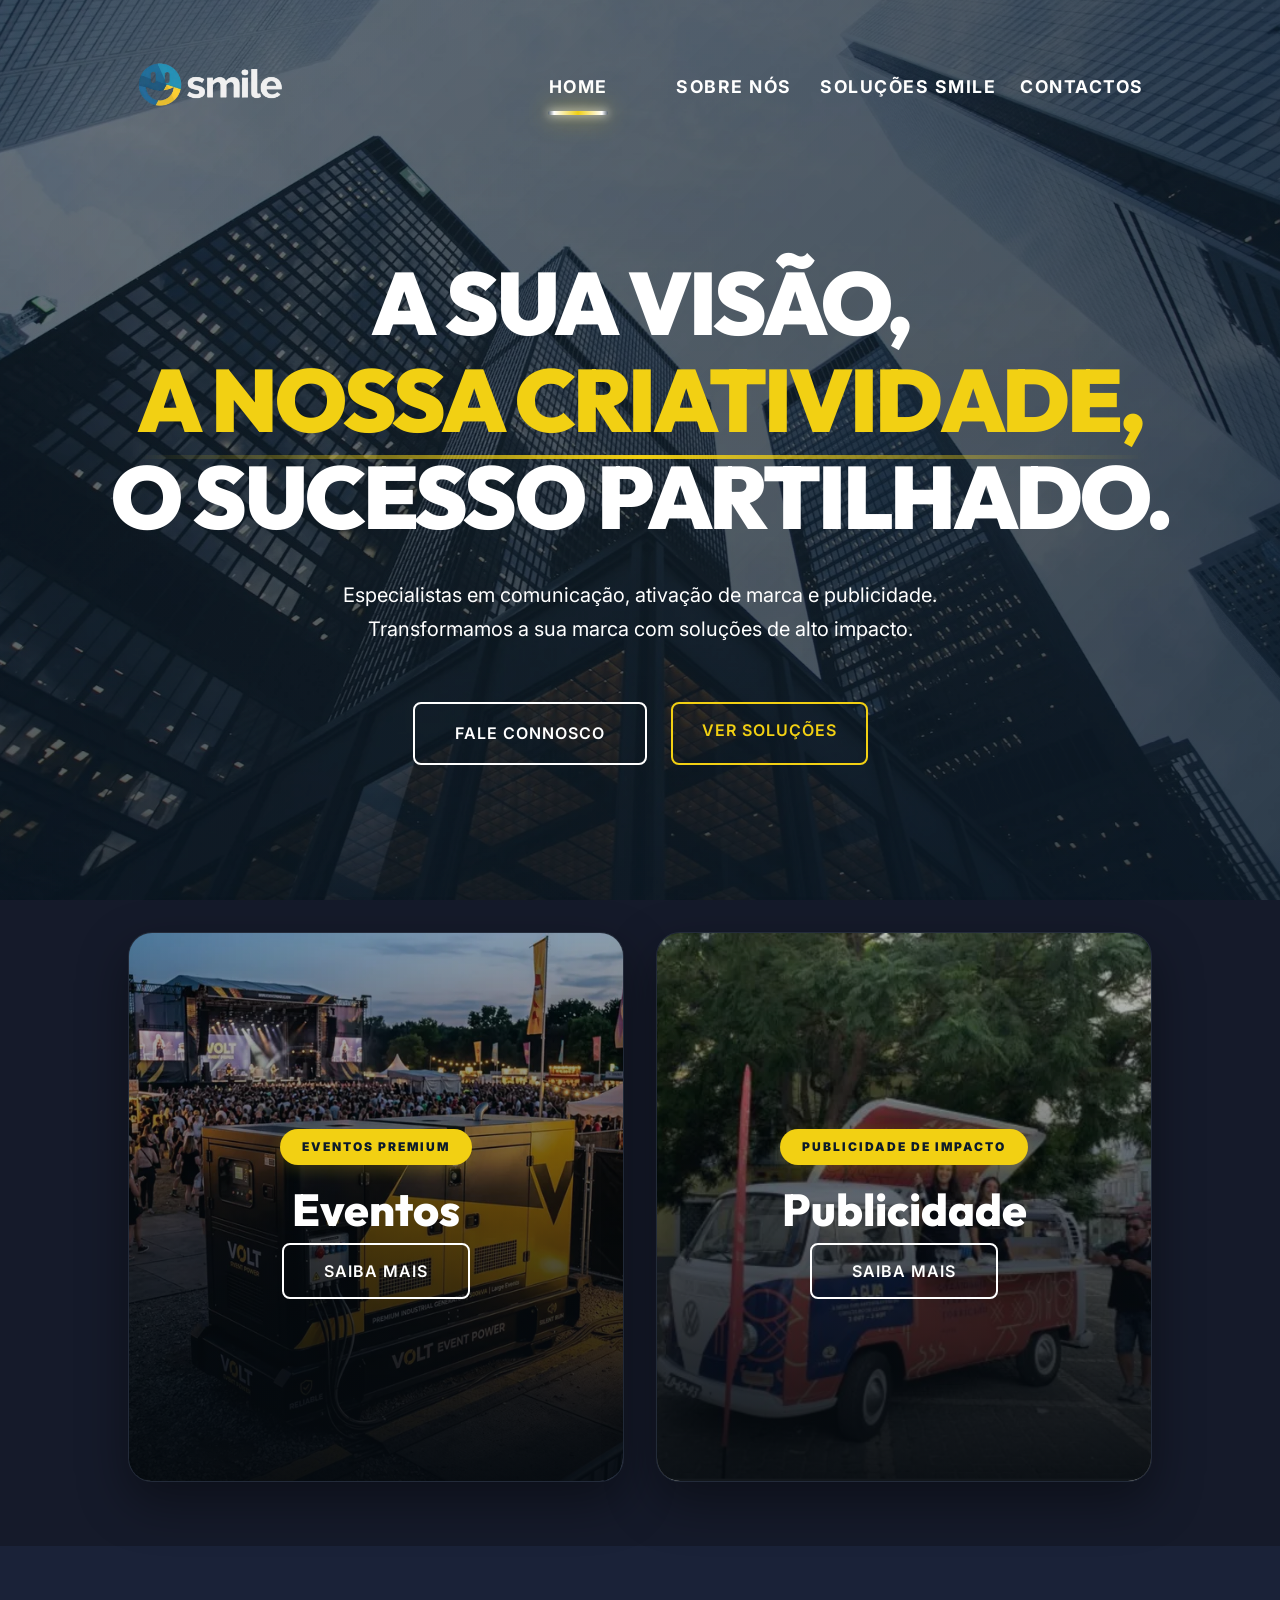
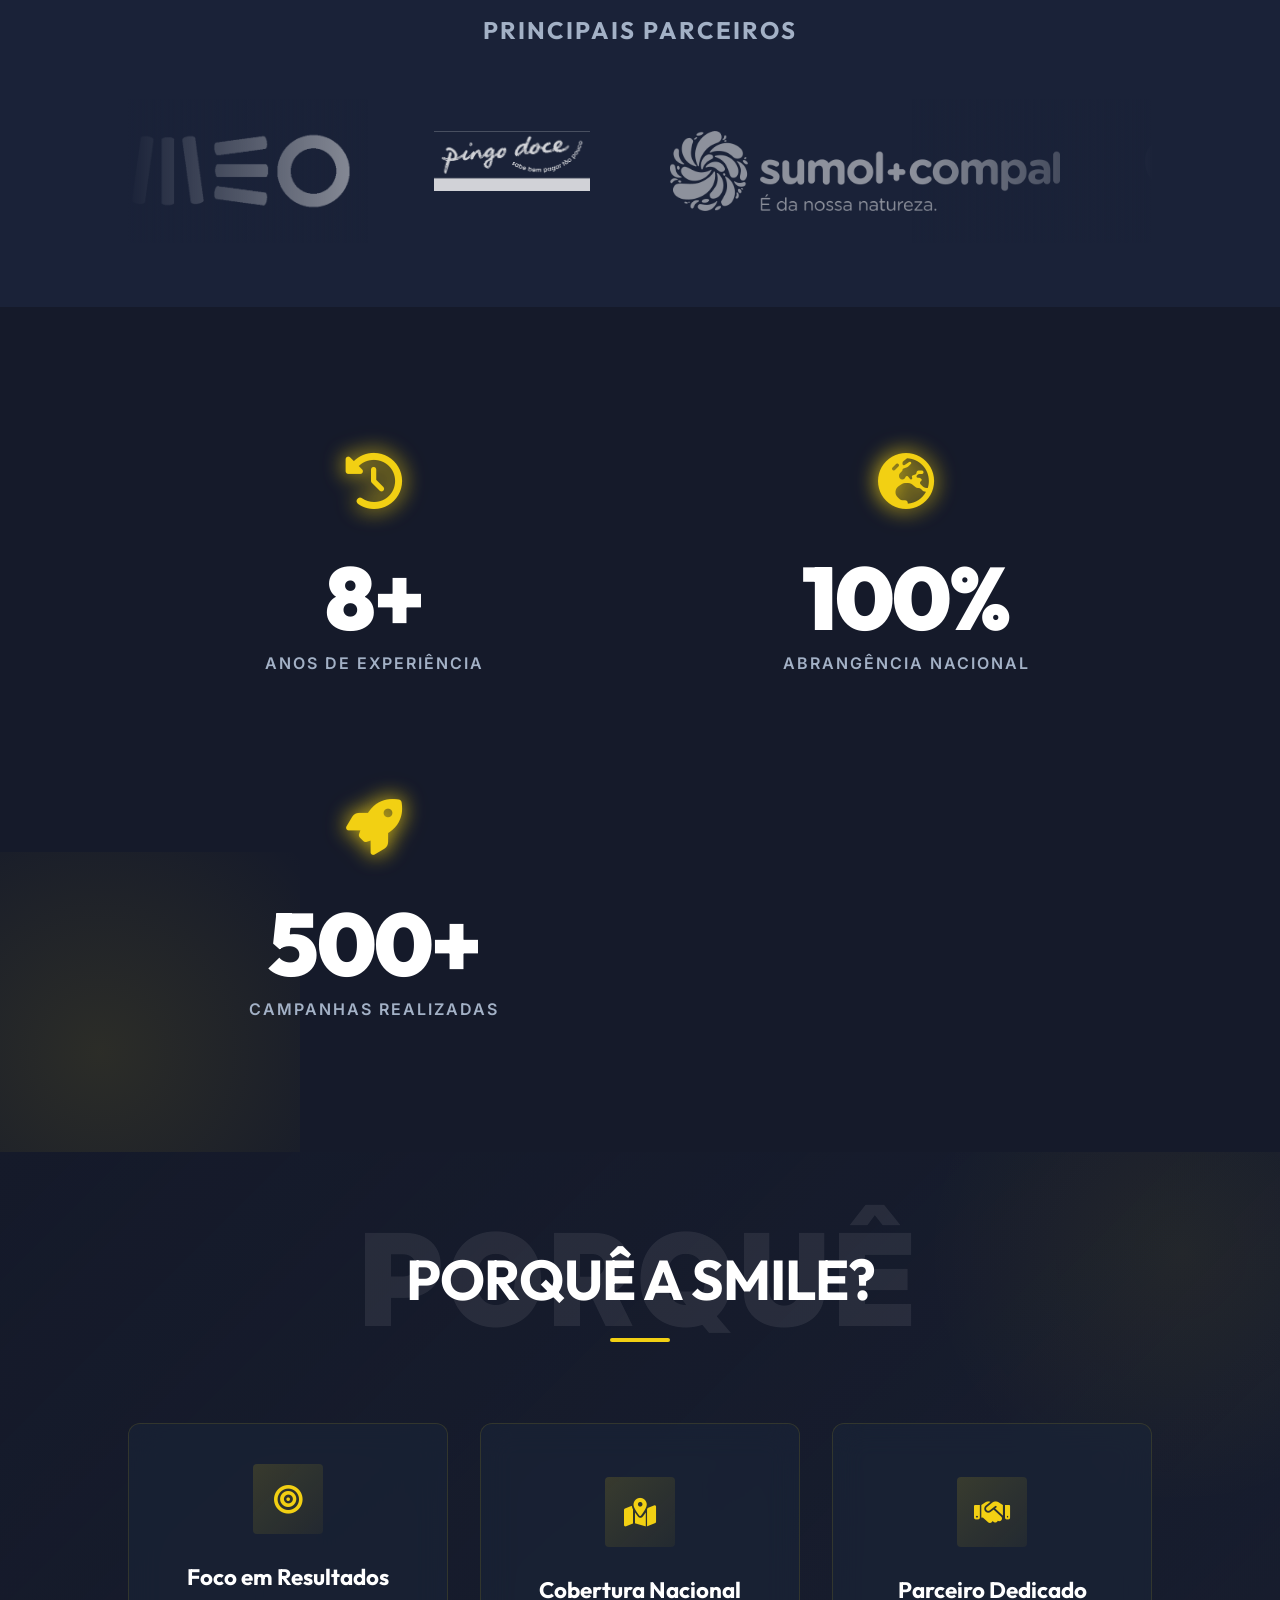
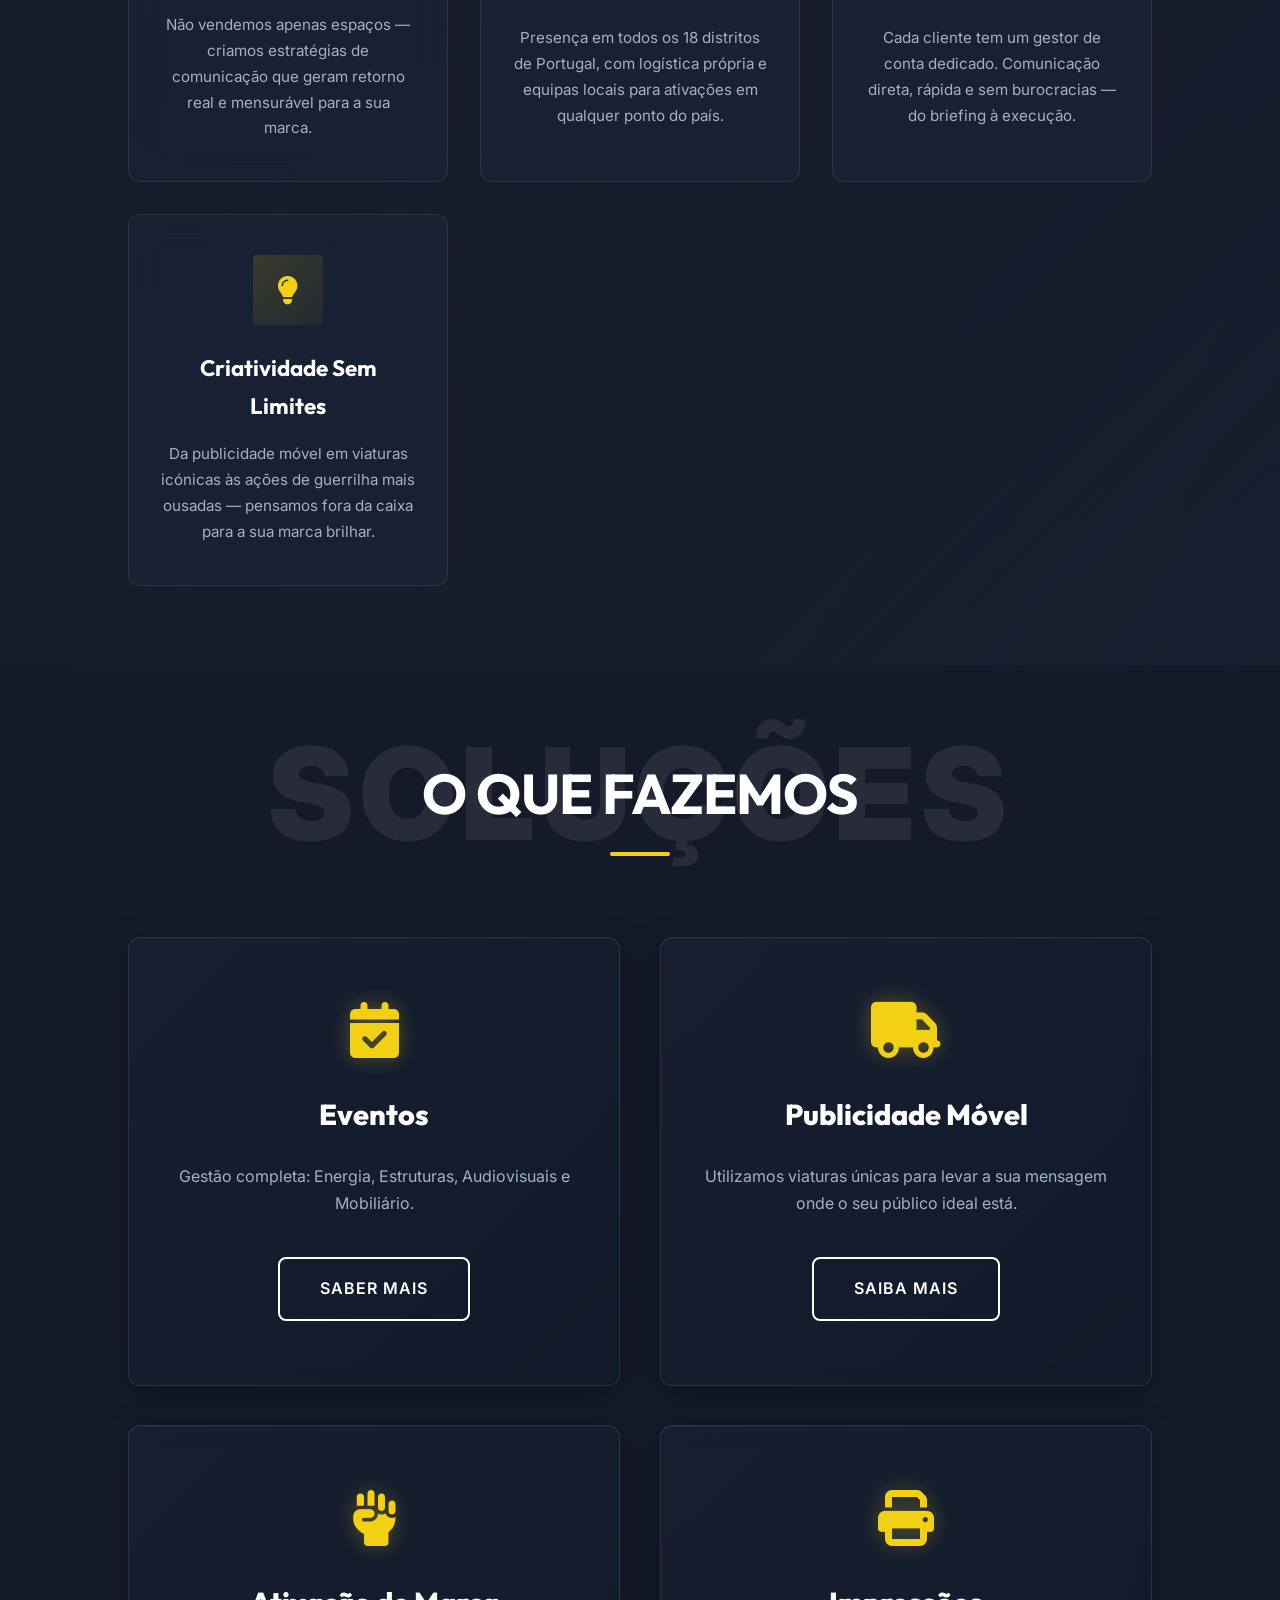
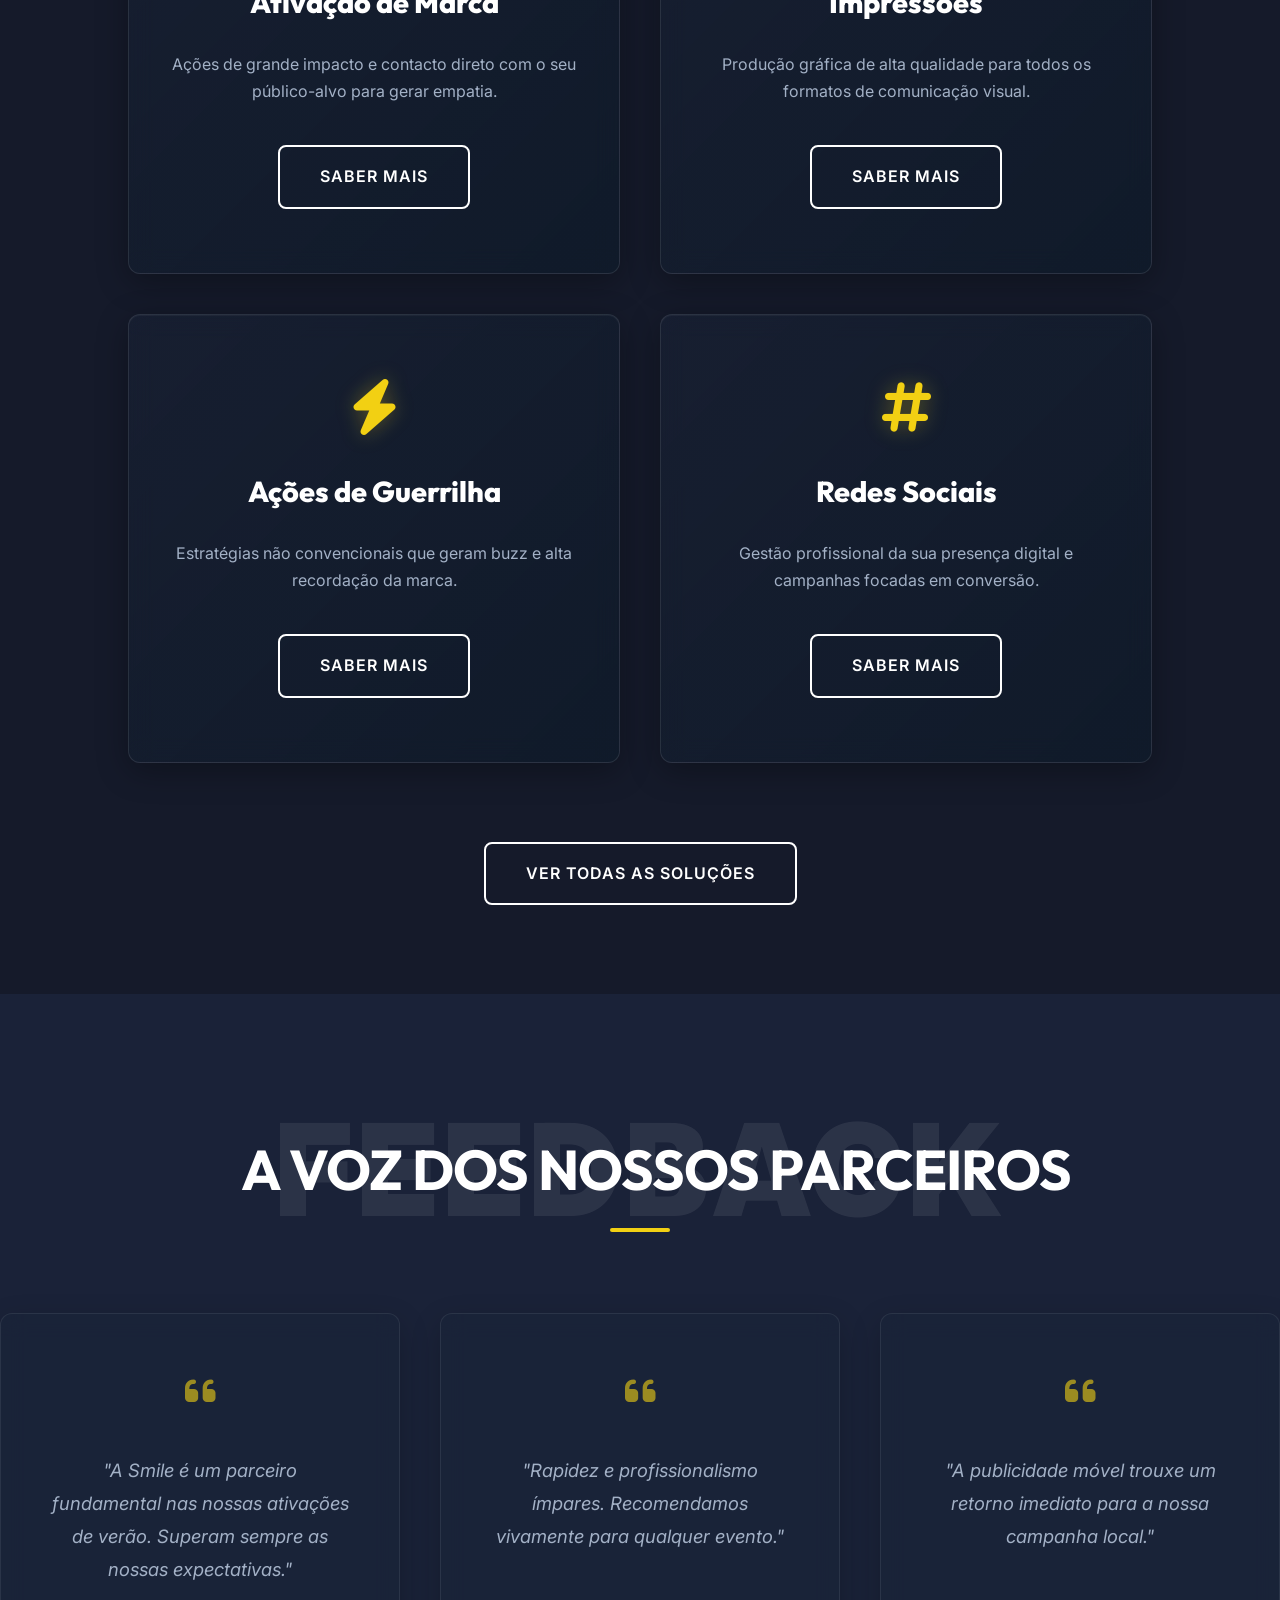
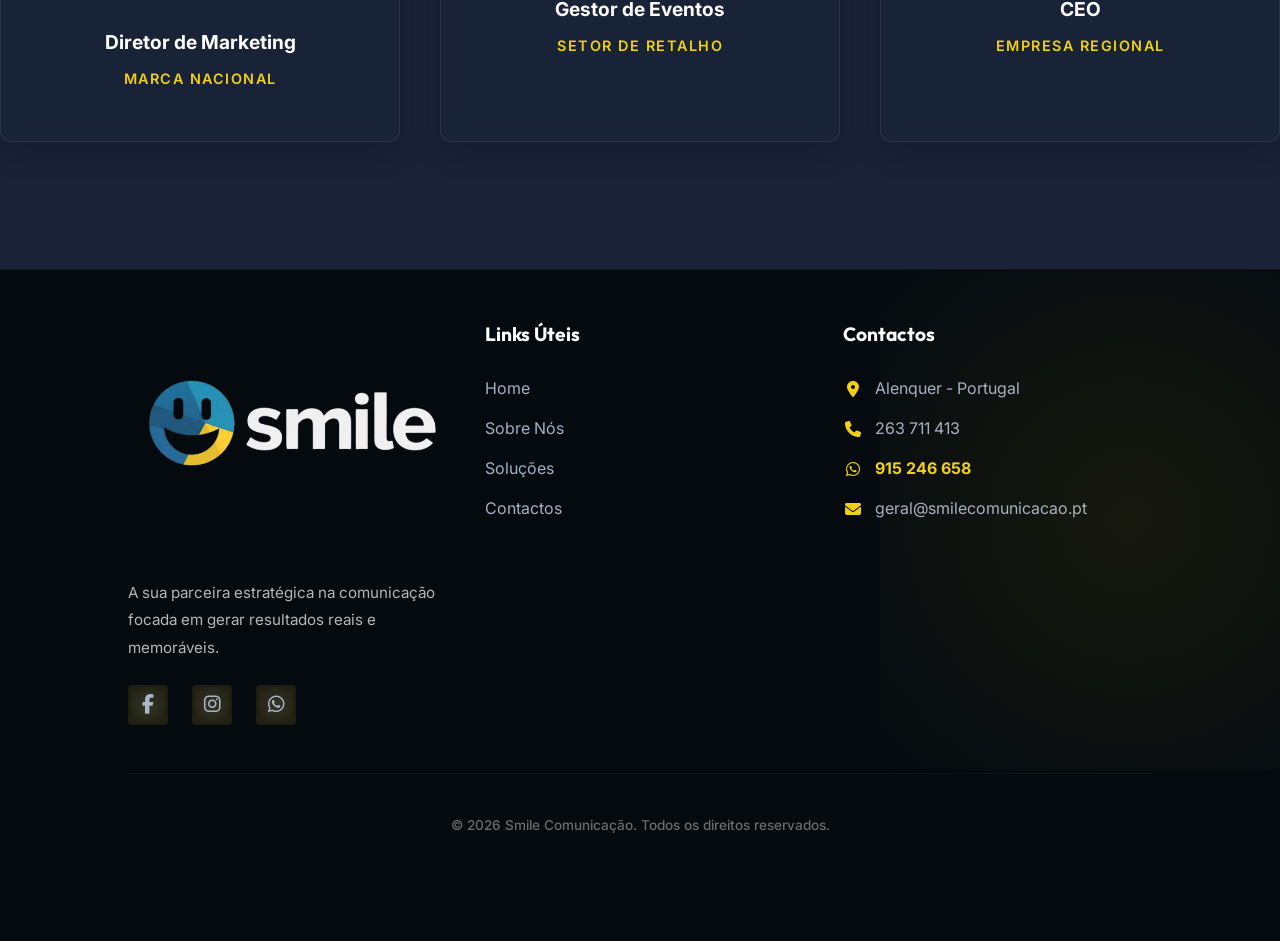
==== commit 1a80c3f8: "Add files via upload" ====
--- a/index.html
+++ b/index.html
@@ -1,5 +1,5 @@
 <!DOCTYPE html>
-            <html lang="pt">
+<html lang="pt">
 
 <head>
     <meta charset="UTF-8">
@@ -94,7 +94,7 @@
     <main>
         <section class="hero text-center" id="home">
             <img src="assets/images/hero_home.webp" alt="Smiling Brand Activation" class="hero-bg">
-            <h1 class="reveal" style="text-transform: uppercase;">Dê<span>um sorriso a sua </span><br>Empresa.</h1>
+            <h1 class="reveal" style="text-transform: uppercase;">A sua visão,<br><span>a nossa criatividade,</span><br>o sucesso partilhado.</h1>
             <p class="reveal">Especialistas em comunicação, ativação de marca e publicidade. Transformamos a sua marca com soluções de alto impacto.</p>
             <div class="hero-btns reveal">
                 <a href="contactos.html" class="btn btn-primary">Fale Connosco</a>
--- a/style.min.css
+++ b/style.min.css
@@ -1 +1 @@
-.highlights{padding:2rem 10% 4rem 10%;margin-top:0;position:relative;z-index:10;}.highlights-grid{display:grid;grid-template-columns:repeat(2,1fr);gap:2rem;}.highlight-card{position:relative;height:550px;border-radius:24px;overflow:hidden;display:flex;align-items:center;justify-content:center;padding:3rem;box-shadow:0 20px 50px rgba(0,0,0,0.4);border:1px solid rgba(255,255,255,0.08);transition:all 0.7s cubic-bezier(0.19,1,0.22,1);background:rgba(13,27,42,0.3);backdrop-filter:blur(5px);}.highlight-card .card-bg{position:absolute;inset:0;background-size:cover;background-position:center;transition:transform 1.5s cubic-bezier(0.19,1,0.22,1);z-index:-2;}.highlight-card .card-overlay{position:absolute;inset:0;background:linear-gradient(to top,rgba(5,10,15,0.95) 0%,rgba(5,10,15,0.7) 40%,rgba(5,10,15,0.2) 100%);z-index:-1;transition:opacity 0.5s ease;}.highlight-card .card-content{width:100%;text-align:center;transition:transform 0.7s cubic-bezier(0.19,1,0.22,1);}.highlight-card .card-content::-webkit-scrollbar{width:3px;}.highlight-card .card-content::-webkit-scrollbar-track{background:transparent;}.highlight-card .card-content::-webkit-scrollbar-thumb{background:rgba(242,208,19,0.4);border-radius:10px;}.card-categories{display:grid;grid-template-columns:repeat(2,1fr);gap:1.2rem;margin-bottom:2rem;opacity:0;transform:translateY(20px);transition:all 0.6s cubic-bezier(0.19,1,0.22,1);}.highlight-card:hover .card-categories{opacity:1;transform:translateY(0);}.category-group h4{font-size:0.85rem;color:var(--accent-color);text-transform:uppercase;letter-spacing:1.5px;margin-bottom:0.6rem;font-weight:800;}.category-group ul{list-style:none;padding:0;}.category-group li{font-size:0.8rem;color:var(--text-light);line-height:1.5;margin-bottom:0.3rem;position:relative;padding-left:14px;}.category-group li::before{content:'→';position:absolute;left:0;color:var(--accent-color);font-size:0.7rem;top:1px;}.highlight-card .card-tag{display:inline-block;background:var(--accent-color);color:var(--primary-color);padding:0.5rem 1.4rem;border-radius:50px;font-size:0.75rem;font-weight:900;text-transform:uppercase;margin-bottom:1.2rem;letter-spacing:2px;box-shadow:0 4px 15px rgba(242,208,19,0.2);}.highlight-card h3{font-size:2.8rem;color:var(--white);margin-bottom:1.5rem;line-height:1.1;font-weight:800;display:flex;justify-content:center;width:100%;}.highlight-card p{color:var(--text-light);margin-bottom:1.5rem;font-size:0.95rem;line-height:1.6;}.highlight-card:hover{transform:translateY(-12px);box-shadow:0 30px 60px rgba(0,0,0,0.7);border-color:rgba(242,208,19,0.4);}.highlight-card:hover .card-bg{transform:scale(1.1);}.highlight-card:hover .card-content{transform:translateY(-5px);}@media (max-width:1200px){.highlight-card h3{font-size:2.2rem;}}@media (max-width:992px){.highlights{margin-top:2rem;padding:4rem 5%;}.highlights-grid{grid-template-columns:1fr;gap:2.5rem;}.highlight-card{height:auto;min-height:500px;padding:2.5rem;align-items:center;justify-content:center;}.card-categories{opacity:1;transform:translateY(0);grid-template-columns:1fr 1fr;}.highlight-card h3{font-size:2.2rem;}.highlight-card .card-content{transform:translateY(0);max-height:none;}}@media (max-width:576px){.card-categories{grid-template-columns:1fr;}}:root{--primary-color:#0d1b2a;--primary-light:#1b263b;--accent-color:#f2d013;--accent-dark:#d4b60b;--text-color:#e0e1dd;--text-light:#a3b1c6;--bg-color:#1a2238;--section-bg:#151a2a;--white:#ffffff;--transition:all 0.3s ease;--shadow:0 10px 30px -5px rgba(0,0,0,0.5);--shadow-lg:0 20px 40px -10px rgba(0,0,0,0.7);--container-width:1280px;--font-heading:'Outfit',sans-serif;--font-body:'Inter',sans-serif;}*{margin:0;padding:0;box-sizing:border-box;}html{scroll-behavior:smooth;scrollbar-width:auto;scrollbar-color:var(--accent-color) var(--primary-color);overflow-x:hidden;}::-webkit-scrollbar{width:10px;}::-webkit-scrollbar-track{background:var(--primary-color);}::-webkit-scrollbar-thumb{background-color:var(--accent-color);border-radius:4px;}::-webkit-scrollbar-thumb:hover{background-color:var(--accent-dark);}#preloader{position:fixed;top:0;left:0;width:100%;height:100%;background:var(--primary-color);display:flex;justify-content:center;align-items:center;z-index:10000;transition:opacity 0.8s ease,visibility 0.8s;}#preloader.fade-out{opacity:0;visibility:hidden;}.preloader-smile{width:80px;height:80px;border:4px solid rgba(255,255,255,0.1);border-top-color:var(--accent-color);border-radius:50%;animation:spin 1s infinite linear;}@keyframes spin{to{transform:rotate(360deg);}}::-webkit-scrollbar-button{display:none;}body{font-family:var(--font-body);color:var(--text-color);line-height:1.7;overflow-x:hidden;background-color:var(--bg-color);background-image:radial-gradient(circle at 20% 50%,rgba(242,208,19,0.03) 0%,transparent 50%),radial-gradient(circle at 80% 80%,rgba(27,38,59,0.4) 0%,transparent 50%);-webkit-font-smoothing:antialiased;}h1,h2,h3,h4,.logo{font-family:var(--font-heading);display:flex;align-items:center;}.logo img{height:85px;width:auto;display:block;transition:var(--transition);}.home-page header:not(.scrolled) .logo img{height:160px;}a{text-decoration:none;color:inherit;transition:var(--transition);cursor:pointer;}ul{list-style:none;}section{padding:5rem 10%;position:relative;}section[style*="text-align:center"] h1,section[style*="text-align:center"] h2,section[style*="text-align:center"] h3,section[style*="text-align:center"] h4,section[style*="text-align:center"] h1,section[style*="text-align:center"] h2,section[style*="text-align:center"] h3,section[style*="text-align:center"] h4,.text-center h1,.text-center h2,.text-center h3,.text-center h4{justify-content:center;width:100%;}.text-center{text-align:center !important;}.text-center h1,.text-center h2,.text-center h3,.text-center h4{justify-content:center;width:100%;}.text-center *{text-align:center !important;}.text-center p{margin-left:auto !important;margin-right:auto !important;width:100% !important;text-align:center !important;}section:nth-child(even){background:var(--section-bg);}.container{max-width:var(--container-width);margin:0 auto;}main{animation:fadeIn 0.6s ease-out;}@keyframes fadeIn{from{opacity:0;}to{opacity:1;}}header{position:fixed;top:0;left:0;width:100%;z-index:1000;padding:3rem 10%;display:flex;justify-content:space-between;align-items:center;transition:var(--transition);background:transparent;}header.scrolled{background:rgba(13,27,42,0.95);backdrop-filter:blur(15px);padding:1rem 10%;box-shadow:0 8px 32px rgba(0,0,0,0.3);}.nav-links{display:flex;gap:1rem;align-items:center;}.nav-links a{color:var(--white);font-weight:700;font-size:1.1rem;text-transform:uppercase;letter-spacing:1.5px;position:relative;padding:0.5rem 0;transition:var(--transition);min-width:140px;display:flex;justify-content:center;text-align:center;}.nav-links a::after{content:'';position:absolute;bottom:-5px;left:50%;width:0;height:4px;background:linear-gradient(90deg,transparent,#fff 10%,var(--accent-color) 50%,#fff 90%,transparent);transition:all 0.4s cubic-bezier(0.175,0.885,0.32,1.275);transform:translateX(-50%);border-radius:4px;box-shadow:0 0 25px var(--accent-color),0 0 10px #fff;opacity:0;}.nav-links a:hover::after,.nav-links a.active::after{width:60px;opacity:1;}.logo{font-size:1.8rem;font-weight:800;color:var(--white);display:flex;align-items:center;gap:0.5rem;}.logo span{color:var(--accent-color);background:linear-gradient(90deg,var(--accent-color),#fff);-webkit-background-clip:text;background-clip:text;-webkit-text-fill-color:transparent;}.hero{height:100vh;position:relative;display:flex;flex-direction:column;justify-content:center;align-items:center;text-align:center;color:var(--white);padding:0 5%;overflow:hidden;}.hero .hero-bg{position:absolute;inset:0;width:100%;height:100%;object-fit:cover;object-position:center;z-index:-2;animation:zoomIn 20s ease-in-out infinite;}@keyframes zoomIn{0%,100%{transform:scale(1);}50%{transform:scale(1.05);}}.hero::before{content:'';position:absolute;inset:0;background:linear-gradient(135deg,rgba(13,27,42,0.6),rgba(13,27,42,0.8)),radial-gradient(circle at center,rgba(242,208,19,0.05),transparent);z-index:-1;}.hero h1{font-size:5.5rem;font-weight:900;line-height:1.1;margin-bottom:2rem;max-width:1100px;letter-spacing:-3px;color:var(--white);animation:slideUp 1s ease-out,glow 3s ease-in-out infinite;}@keyframes slideUp{from{opacity:0;transform:translateY(40px);}to{opacity:1;transform:translateY(0);}}@keyframes glow{0%,100%{text-shadow:0 0 20px rgba(242,208,19,0.3);}50%{text-shadow:0 0 40px rgba(242,208,19,0.6);}}.hero h1 span{color:var(--accent-color);position:relative;display:inline-block;}.hero h1 span::after{content:'';position:absolute;bottom:-10px;left:0;right:0;height:4px;background:linear-gradient(90deg,transparent,var(--accent-color),transparent);animation:slideUnderline 1.5s ease-out 0.8s both;}@keyframes slideUnderline{from{width:0;left:50%;}to{width:100%;left:0;}}.hero p{font-size:1.25rem;margin-bottom:3rem;max-width:600px;animation:fadeInUp 1.2s ease-out 0.2s both;}@keyframes fadeInUp{from{opacity:0;transform:translateY(30px);}to{opacity:1;transform:translateY(0);}}.btn{padding:1rem 2.5rem;border-radius:8px;font-weight:600;text-transform:uppercase;letter-spacing:1px;cursor:pointer;transition:var(--transition);position:relative;overflow:hidden;}.btn-primary{background:transparent;border:2px solid var(--white);color:var(--white);}.btn-primary:hover{background:rgba(255,255,255,0.85);color:var(--primary-color);transform:translateY(-5px);box-shadow:0 15px 40px rgba(255,255,255,0.3);}.btn-skeleton{padding:0.8rem 1.8rem;border:2px solid var(--accent-color);color:var(--accent-color);border-radius:8px;font-weight:600;transition:var(--transition);}.btn-skeleton:hover{background:var(--accent-color);color:var(--primary-color);box-shadow:0 8px 20px rgba(242,208,19,0.3);transform:translateY(-3px);}.btn-skeleton{transition:var(--transition),box-shadow 0.25s ease;}.hero-btns{display:flex;gap:1.5rem;margin-top:3.5rem;justify-content:center;flex-wrap:wrap;animation:fadeInUp 1.4s ease-out 0.4s both;}.btn-primary,.btn-skeleton,.btn-footer{transition:transform 0.3s cubic-bezier(0.23,1,0.32,1),box-shadow 0.3s ease;}.hero-btns .btn{position:relative;overflow:visible;}.section-title{text-align:center;margin-bottom:6rem;position:relative;}.section-title h2{font-size:3.5rem;color:var(--white);text-transform:uppercase;display:flex;justify-content:center;align-items:center;gap:1rem;position:relative;z-index:1;letter-spacing:-1px;animation:slideInUp 0.8s ease-out;}.testimonials .section-title h2{padding-left:2rem;}@keyframes slideInUp{from{opacity:0;transform:translateY(40px);}to{opacity:1;transform:translateY(0);}}.section-title h2::after{content:'';position:absolute;bottom:-15px;left:50%;transform:translateX(-50%);width:60px;height:4px;background:var(--accent-color);border-radius:2px;animation:scaleIn 0.8s ease-out 0.4s both;}@keyframes scaleIn{from{width:0;}to{width:60px;}}.section-title .bg-text{position:absolute;top:50%;left:0;width:100%;transform:translateY(-50%);font-size:8rem;font-weight:900;opacity:0.08;white-space:nowrap;z-index:-1;color:var(--white);text-align:center;pointer-events:none;letter-spacing:5px;}.grid{display:grid;grid-template-columns:repeat(auto-fit,minmax(320px,1fr));gap:2.5rem;}.grid>*{animation:fadeInUp 0.8s ease-out;animation-fill-mode:both;}.grid>*:nth-child(1){animation-delay:0.1s;}.grid>*:nth-child(2){animation-delay:0.2s;}.grid>*:nth-child(3){animation-delay:0.3s;}.grid>*:nth-child(4){animation-delay:0.4s;}.grid>*:nth-child(5){animation-delay:0.5s;}.grid>*:nth-child(6){animation-delay:0.6s;}.card{background:linear-gradient(135deg,rgba(27,38,59,0.4) 0%,rgba(13,27,42,0.6) 100%);padding:4rem 2.5rem;border-radius:12px;text-align:center;box-shadow:0 8px 32px rgba(0,0,0,0.3),inset 0 1px 1px rgba(255,255,255,0.05);transition:var(--transition);border:1px solid rgba(255,255,255,0.1);position:relative;overflow:hidden;backdrop-filter:blur(12px);-webkit-backdrop-filter:blur(12px);transform-style:preserve-3d;display:flex;flex-direction:column;align-items:center;justify-content:center;}.card::after,.why-card::after{content:'';position:absolute;inset:0;background:radial-gradient(circle at var(--glaze-x,50%) var(--glaze-y,50%),rgba(255,255,255,0.15),transparent 60%);opacity:0;transition:opacity 0.3s ease;pointer-events:none;z-index:2;}.card:hover::after,.why-card:hover::after{opacity:1;}.card::before{content:'';position:absolute;top:-50%;left:-50%;width:200%;height:200%;background:radial-gradient(circle,rgba(242,208,19,0.1),transparent);opacity:0;transition:var(--transition);z-index:0;pointer-events:none;}.card:hover{transform:translateY(-15px);box-shadow:0 40px 80px rgba(242,208,19,0.25),inset 0 1px 0 rgba(242,208,19,0.3);border-color:var(--accent-color);background:linear-gradient(135deg,rgba(27,38,59,0.9) 0%,rgba(13,27,42,0.9) 100%);}.card:hover::before{opacity:1;}.card:hover h3,.card:hover p{color:var(--white) !important;}.card:hover i,.card:hover .card-emoji{color:var(--accent-color) !important;animation:none;}@keyframes bounce{0%,100%{transform:translateY(0);}50%{transform:translateY(-10px);}}.centered-flex{display:flex;flex-direction:column;align-items:center;justify-content:center;text-align:center;}.why-card{background:var(--primary-light);padding:3rem 2rem;border-radius:12px;text-align:center;transition:var(--transition);border:1px solid rgba(255,255,255,0.05);display:flex;flex-direction:column;align-items:center;justify-content:center;}.why-icon{width:70px;height:70px;background:rgba(242,208,19,0.1);color:var(--accent-color);font-size:2rem;display:flex;align-items:center;justify-content:center;border-radius:50%;margin-bottom:2rem;}.why-card h3{margin-bottom:1.5rem;color:var(--white);justify-content:center;}.centered-list{list-style:none;padding:0;text-align:left;display:inline-block;}.centered-list li{margin-bottom:0.8rem;display:flex;align-items:center;gap:10px;}.card i{font-size:3.5rem;color:var(--accent-color);margin-bottom:2rem;position:relative;z-index:1;transition:all 0.6s cubic-bezier(0.175,0.885,0.32,1.275);filter:drop-shadow(0 0 10px rgba(242,208,19,0.3));}.card:hover i{transform:scale(1.3);filter:drop-shadow(0 0 20px rgba(242,208,19,0.6));}.card .card-emoji{color:var(--accent-color);display:inline-block;font-size:3rem;margin-bottom:1.5rem;position:relative;z-index:1;animation:none;}@keyframes floatUp{0%,100%{transform:translateY(0px);}50%{transform:translateY(-10px);}}.card .btn,.card .btn-skeleton{position:relative;z-index:3;margin-top:1.5rem;}.card:hover .btn-skeleton{color:var(--primary-color) !important;background:var(--accent-color) !important;}.card h3{font-size:1.8rem;margin-bottom:1.5rem;color:#ffffff !important;position:relative;z-index:1;font-weight:800;display:flex;justify-content:center;width:100%;}.card p{color:var(--text-light);position:relative;z-index:1;margin-bottom:1rem;text-align:center;}.contact-container{display:grid;grid-template-columns:1fr 1fr;gap:4rem;}.contact-info h3{font-size:2rem;margin-bottom:2rem;color:var(--accent-color);}.info-item{display:flex;align-items:center;gap:1.5rem;margin-bottom:1.5rem;}.info-item i{font-size:1.5rem;color:var(--accent-color);background:var(--primary-light);width:50px;height:50px;display:flex;justify-content:center;align-items:center;border-radius:4px;border:1px solid rgba(255,255,255,0.05);}.contact-form{background:var(--primary-light);padding:3rem;border-radius:8px;box-shadow:var(--shadow-lg);border:1px solid rgba(255,255,255,0.05);backdrop-filter:blur(15px);transition:var(--transition);}.contact-form:hover{border-color:rgba(242,208,19,0.2);box-shadow:0 20px 60px rgba(242,208,19,0.1);}.form-group{margin-bottom:1.5rem;}.form-group label{display:block;margin-bottom:0.5rem;font-weight:500;color:var(--text-color);}.form-group input,.form-group textarea{width:100%;padding:1rem;border:2px solid rgba(242,208,19,0.1);border-radius:4px;font-family:inherit;background:rgba(0,0,0,0.2);color:var(--white);transition:var(--transition);position:relative;}.form-group textarea{resize:vertical;min-height:120px;}.form-group input:focus,.form-group textarea:focus{outline:none;border-color:var(--accent-color);background:rgba(0,0,0,0.4);box-shadow:0 0 20px rgba(242,208,19,0.3),inset 0 0 10px rgba(242,208,19,0.1);transform:none;}footer{background:#050a0f;color:var(--white);position:relative;padding-top:0;border-top:1px solid rgba(255,255,255,0.05);}footer::before{content:'';position:absolute;top:0;right:-100px;width:500px;height:500px;background:radial-gradient(circle,rgba(242,208,19,0.08),transparent);pointer-events:none;animation:float 20s ease-in-out infinite;}@keyframes float{0%,100%{transform:translateY(0px);}50%{transform:translateY(-30px);}}.footer-grid{display:grid;grid-template-columns:repeat(auto-fit,minmax(200px,1fr));gap:4rem;margin-bottom:4rem;}.footer-logo{font-size:2rem;font-weight:800;margin-bottom:1.5rem;color:var(--white);}.footer-logo span{color:var(--accent-color);}footer h4{color:var(--white);font-size:1.2rem;margin-bottom:1.5rem;}footer li{margin-bottom:0.8rem;}footer a:hover{color:var(--accent-color);}.social-links{display:flex;gap:1rem;}.social-links a{width:40px;height:40px;background:rgba(255,255,255,0.05);display:flex;justify-content:center;align-items:center;border-radius:4px;color:var(--white);}.social-links a:hover{background:var(--accent-color);color:var(--primary-color);}@media (max-width:992px){header{padding:1.8rem 5%;background:rgba(13,27,42,0.98);backdrop-filter:blur(10px);}.menu-toggle{display:flex;}.nav-links{position:fixed;top:0;right:-100%;width:100%;height:100vh;background:var(--primary-color);flex-direction:column;justify-content:center;align-items:center;gap:3.5rem;transition:0.6s cubic-bezier(0.77,0,0.175,1);z-index:1000;opacity:0;visibility:hidden;}.nav-links.active{right:0;opacity:1;visibility:visible;}.nav-links a{font-size:2.5rem;font-weight:800;font-family:var(--font-heading);opacity:0;transform:translateY(20px);transition:all 0.4s ease;}.nav-links.active a{opacity:1;transform:translateY(0);}.hero h1{font-size:3.5rem;}.contact-container{grid-template-columns:1fr;}.hero{background-attachment:scroll;background-attachment:initial;}section{padding:4rem 5%;}}@media (prefers-reduced-motion:reduce){*{animation:none !important;transition:none !important;}}@media (max-width:576px){header{padding:1.5rem 4%;}.logo img{height:100px;margin:0 auto;}.home-page header:not(.scrolled) .logo img{height:130px;}.hero h1{font-size:2.2rem;line-height:1.2;}.hero p{font-size:1rem;}section{padding:3rem 4%;}.section-title h2{font-size:2rem;}.section-title .bg-text{font-size:4rem;}.grid{grid-template-columns:1fr;gap:1.5rem;}.contact-form{padding:2rem;}.footer-grid{gap:2rem;}}@keyframes fadeIn{from{opacity:0;transform:translateY(20px);}to{opacity:1;transform:translateY(0);}}@keyframes slideInLeft{from{opacity:0;transform:translateX(-50px);}to{opacity:1;transform:translateX(0);}}@keyframes slideInRight{from{opacity:0;transform:translateX(50px);}to{opacity:1;transform:translateX(0);}}@keyframes pulse{0%,100%{box-shadow:0 0 0 0 rgba(242,208,19,0.4);}50%{box-shadow:0 0 0 10px rgba(242,208,19,0);}}.client-grid img{filter:brightness(0) invert(1) grayscale(100%) !important;opacity:0.6;transition:var(--transition);}.client-grid img:hover{filter:brightness(0) invert(1) grayscale(0%) !important;opacity:1;transform:none;}.service-img{width:100%;height:250px;object-fit:cover;border-radius:12px;}a:focus,.btn:focus,.btn-skeleton:focus,.nav-links a:focus{outline:3px solid rgba(242,208,19,0.2);outline-offset:3px;}.header-btn{display:inline-block;}@media (max-width:992px){.header-btn{display:none;}}.section-heading{text-align:center;font-size:1.5rem;color:var(--text-light);margin-bottom:3rem;text-transform:uppercase;letter-spacing:2px;display:flex;justify-content:center;width:100%;}.stat-number{font-size:4rem;color:var(--accent-color);animation:none;font-weight:900;letter-spacing:-1px;display:flex;justify-content:center;align-items:center;}.stat-item{display:flex;flex-direction:column;align-items:center;justify-content:center;text-align:center;padding:3rem 2rem;background:linear-gradient(135deg,rgba(242,208,19,0.08) 0%,rgba(242,208,19,0.02) 100%);border-radius:12px;border:2px solid rgba(242,208,19,0.2);transition:var(--transition);cursor:default;position:relative;overflow:hidden;height:100%;}.stat-item::before{content:'';position:absolute;top:-50%;left:-50%;width:200%;height:200%;background:radial-gradient(circle,rgba(242,208,19,0.1),transparent);animation:shimmer 3s infinite;opacity:0;}.stat-item:hover::before{opacity:1;}@keyframes shimmer{0%{transform:translate(-100%,-100%);}100%{transform:translate(100%,100%);}}.stat-item:hover{background:linear-gradient(135deg,rgba(242,208,19,0.12) 0%,rgba(242,208,19,0.05) 100%);transform:translateY(-8px);border-color:rgba(242,208,19,0.4);box-shadow:0 15px 40px rgba(242,208,19,0.15);}.stat-item p{color:var(--text-light);}.client-grid{display:flex;justify-content:space-around;align-items:center;flex-wrap:wrap;gap:3rem;}.clients{background:var(--bg-color);padding:4rem 10%;overflow:hidden;position:relative;}.clients::after{content:'';position:absolute;top:-50%;right:-50%;width:400px;height:400px;background:radial-gradient(circle,rgba(242,208,19,0.05),transparent);pointer-events:none;}.presence{background:linear-gradient(135deg,var(--section-bg) 0%,rgba(21,26,42,0.5) 100%);padding:6rem 10%;text-align:center;position:relative;overflow:hidden;}.presence::before{content:'';position:absolute;bottom:-100px;left:-100px;width:400px;height:400px;background:radial-gradient(circle,rgba(242,208,19,0.1),transparent);pointer-events:none;}#presenca .grid{grid-template-columns:repeat(4,1fr) !important;justify-content:center;max-width:1200px;margin:0 auto;}.solutions-cta{text-align:center;margin-top:5rem;}.solutions-cta .btn{display:inline-block;animation:pulse 2s ease-in-out infinite;}.card-emoji{font-size:2.5rem;}.footer-content{padding:0 10% 4rem 10%;}.footer-cta-section{background:linear-gradient(90deg,var(--accent-color) 0%,#e67e22 100%);padding:4rem 10%;margin-top:6rem;margin-bottom:5rem;display:flex;justify-content:space-between;align-items:center;border-radius:12px;box-shadow:0 15px 40px rgba(0,0,0,0.3);}.footer-cta-text h3{color:var(--primary-color);font-size:2.2rem;margin-bottom:0.5rem;font-weight:800;}.footer-cta-text p{color:rgba(13,27,42,0.8);font-size:1.1rem;font-weight:500;}.footer-cta .btn-footer{background:var(--primary-color);color:var(--white);padding:1.2rem 2.5rem;border-radius:8px;font-weight:700;text-transform:uppercase;letter-spacing:1px;transition:var(--transition);box-shadow:0 5px 15px rgba(0,0,0,0.2);}.footer-cta .btn-footer:hover{transform:translateY(-5px);box-shadow:0 10px 25px rgba(0,0,0,0.3);background:#1b263b;}.footer-grid{display:grid;grid-template-columns:repeat(auto-fit,minmax(250px,1fr));gap:3rem;margin:3rem 0;}.footer-logo img{height:220px;width:auto;}.footer-grid p{color:rgba(255,255,255,0.7);line-height:1.8;margin-top:1.5rem;font-size:0.95rem;}.social-links{display:flex;gap:1.5rem;margin-top:1.5rem;}.social-links a{color:var(--accent-color);font-size:1.2rem;display:inline-flex;align-items:center;justify-content:center;width:40px;height:40px;border-radius:4px;background:rgba(242,208,19,0.1);transition:var(--transition);border:2px solid transparent;position:relative;overflow:hidden;}.social-links a::before{content:'';position:absolute;inset:0;background:linear-gradient(135deg,var(--accent-color),transparent);opacity:0;transition:var(--transition);border-radius:4px;z-index:-1;}.social-links a:hover{background:var(--accent-color);color:var(--primary-color);transform:translateY(-8px) scale(1.1);border-color:rgba(242,208,19,0.5);box-shadow:0 10px 30px rgba(242,208,19,0.4);}.social-links a:hover::before{opacity:1;}.social-links a::after{content:'';position:absolute;inset:0;background:radial-gradient(circle at center,rgba(255,255,255,0.1),transparent);border-radius:4px;}.footer-grid h4{color:var(--white);margin-bottom:1rem;}.footer-grid ul{margin-top:1.5rem;}.footer-grid li{color:var(--text-light);margin-bottom:0.8rem;transition:var(--transition);}.footer-grid li:hover{color:var(--accent-color);transform:translateX(8px);}.footer-grid a{color:var(--text-light);}.footer-grid a:hover{color:var(--accent-color);text-decoration:underline;text-decoration-color:var(--accent-color);text-underline-offset:5px;}.contact-list{list-style:none;}.contact-list li{display:flex;align-items:center;gap:0.8rem;}.contact-list i{color:var(--accent-color);width:20px;text-align:center;}.footer-bottom{padding:2.5rem 0;border-top:1px solid rgba(255,255,255,0.05);text-align:center;color:rgba(255,255,255,0.4);font-size:0.85rem;font-weight:500;}.main-with-header-margin{padding-top:180px;}.whatsapp-float{position:fixed;bottom:2rem;right:2rem;width:60px;height:60px;background:var(--accent-color);border-radius:4px;display:flex;align-items:center;justify-content:center;color:var(--primary-color);font-size:1.8rem;box-shadow:0 6px 20px rgba(242,208,19,0.3);z-index:999;transition:all 0.3s ease;text-decoration:none;animation:whatsappPulse 2s ease-in-out infinite;}.whatsapp-float:hover{transform:translateY(-4px);box-shadow:0 10px 35px rgba(242,208,19,0.5);background:var(--white);color:var(--primary-color);}@keyframes whatsappPulse{0%,100%{box-shadow:0 6px 20px rgba(242,208,19,0.4);}50%{box-shadow:0 6px 20px rgba(242,208,19,0.4),0 0 0 12px rgba(242,208,19,0.15);}}.scroll-progress{position:fixed;top:0;left:0;height:3px;width:0%;background:linear-gradient(90deg,var(--accent-color),#ffec80,var(--accent-color));z-index:2000;transition:width 0.1s linear;border-radius:0 4px 4px 0;box-shadow:0 0 10px rgba(242,208,19,0.5);}.why-smile{background:linear-gradient(135deg,var(--section-bg) 0%,rgba(21,26,42,0.6) 100%);position:relative;overflow:hidden;}.why-smile::before{content:'';position:absolute;top:-200px;right:-200px;width:600px;height:600px;background:radial-gradient(circle,rgba(242,208,19,0.06),transparent 60%);pointer-events:none;}.why-grid{display:grid;grid-template-columns:repeat(auto-fit,minmax(260px,1fr));gap:2rem;}.why-card{background:rgba(27,38,59,0.5);backdrop-filter:blur(16px);-webkit-backdrop-filter:blur(16px);border:1px solid rgba(242,208,19,0.12);border-radius:12px;padding:2.5rem 2rem;text-align:center;transition:all 0.4s cubic-bezier(0.175,0.885,0.32,1.275);position:relative;overflow:hidden;}.why-card::before{content:'';position:absolute;inset:0;background:linear-gradient(135deg,rgba(242,208,19,0.08),transparent 60%);opacity:0;transition:opacity 0.4s ease;border-radius:12px;}.why-card:hover{transform:translateY(-10px);border-color:rgba(242,208,19,0.35);box-shadow:0 20px 50px rgba(242,208,19,0.12);}.why-card:hover::before{opacity:1;}.why-icon{width:70px;height:70px;margin:0 auto 1.5rem;display:flex;align-items:center;justify-content:center;background:linear-gradient(135deg,rgba(242,208,19,0.15),rgba(242,208,19,0.05));border-radius:4px;font-size:1.8rem;color:var(--accent-color);transition:all 0.4s ease;position:relative;z-index:1;}.why-card:hover .why-icon{background:var(--accent-color);color:var(--primary-color);transform:none;box-shadow:0 8px 25px rgba(242,208,19,0.3);}.why-card h3{font-size:1.4rem;color:#ffffff !important;margin-bottom:1rem;position:relative;z-index:1;justify-content:center;}.why-card p{color:var(--text-light);font-size:0.95rem;line-height:1.7;position:relative;z-index:1;}@media (max-width:576px){.whatsapp-float{width:52px;height:52px;bottom:1.2rem;right:1.2rem;font-size:1.5rem;}.why-grid{grid-template-columns:1fr;}}.logo-marquee{overflow:hidden;padding:2rem 0;position:relative;white-space:nowrap;}.logo-marquee::before,.logo-marquee::after{content:'';position:absolute;top:0;width:15rem;height:100%;z-index:2;pointer-events:none;}.logo-marquee::before{left:0;background:linear-gradient(to right,var(--bg-color),transparent);}.logo-marquee::after{right:0;background:linear-gradient(to left,var(--bg-color),transparent);}.marquee-content{display:flex;gap:5rem;width:max-content;animation:marquee 30s linear infinite;}.marquee-content img{height:5rem;filter:brightness(0) invert(1) grayscale(1);opacity:0.5;transition:var(--transition);}.marquee-content img:hover{filter:brightness(0) invert(1) grayscale(0);opacity:1;transform:scale(1.1);}@keyframes marquee{from{transform:translateX(0);}to{transform:translateX(-50%);}}.home-page .presence .stat-icon{font-size:3.5rem;color:var(--accent-color);margin-bottom:1.5rem;text-shadow:0 0 20px rgba(242,208,19,0.6);}.home-page .presence .stat-number{font-size:5.5rem;letter-spacing:-2px;line-height:1;margin-bottom:0.5rem;color:var(--white);font-weight:900;}.home-page .presence .stat-item p{font-size:1rem;font-weight:600;text-transform:uppercase;letter-spacing:2px;color:var(--text-light);}.home-page .presence .stat-item{background:transparent;border:none;box-shadow:none;padding:2rem;}.stat-icon{font-size:2.5rem;color:var(--accent-color);margin-bottom:1rem;filter:drop-shadow(0 0 10px rgba(242,208,19,0.4));transition:var(--transition);}.stat-item:hover .stat-icon{transform:scale(1.2);}.testimonials{background:var(--bg-color);padding:8rem 0;position:relative;overflow:hidden;}.testimonials-grid{display:grid;grid-template-columns:repeat(auto-fit,minmax(320px,1fr));gap:2.5rem;}.testimonial-item{background:rgba(27,38,59,0.4);backdrop-filter:blur(12px);-webkit-backdrop-filter:blur(12px);border:1px solid rgba(255,255,255,0.08);border-radius:12px;padding:3rem;text-align:center;transition:all 0.4s ease;box-shadow:0 10px 30px rgba(0,0,0,0.2);}.testimonial-item:hover{transform:translateY(-10px);border-color:var(--accent-color);background:rgba(27,38,59,0.6);}.testimonial-item .quote-icon{font-size:2.2rem;color:var(--accent-color);margin-bottom:2rem;opacity:0.6;}.testimonial-item p{font-size:1.15rem;line-height:1.8;color:var(--text-light);margin-bottom:2.5rem;font-style:italic;}.testimonial-info strong{display:block;color:var(--white);font-size:1.2rem;margin-bottom:0.4rem;}.testimonial-info span{color:var(--accent-color);font-size:0.9rem;text-transform:uppercase;letter-spacing:1.5px;font-weight:600;}@media (max-width:992px){.testimonials-grid{grid-template-columns:repeat(2,1fr);}.testimonial-item.large{grid-column:span 2;}}@media (max-width:768px){.testimonials-grid{grid-template-columns:1fr;}.testimonial-item.large,.testimonial-item.tall{grid-column:span 1;grid-row:span 1;}}.slider-dots .dot.active{background:var(--accent-color);width:30px;border-radius:10px;box-shadow:0 0 15px rgba(242,208,19,0.4);}.reveal{opacity:0;transform:translateY(40px);transition:all 1.2s cubic-bezier(0.16,1,0.3,1);will-change:transform,opacity;}.reveal.visible{opacity:1;transform:translateY(0);}.grid>.card:nth-child(2),.why-grid>.why-card:nth-child(2){transition-delay:0.1s;}.grid>.card:nth-child(3),.why-grid>.why-card:nth-child(3){transition-delay:0.2s;}.grid>.card:nth-child(4),.why-grid>.why-card:nth-child(4){transition-delay:0.3s;}.grid>.card:nth-child(5),.why-grid>.why-card:nth-child(5){transition-delay:0.4s;}.grid>.card:nth-child(6),.why-grid>.why-card:nth-child(6){transition-delay:0.5s;}.service-details-list{list-style:none;padding:0;margin-bottom:2.8rem;display:grid;grid-template-columns:1fr 1fr;gap:1.5rem;margin-bottom:3.5rem;}.service-details-list li{display:flex;align-items:center;gap:1.5rem;color:var(--text-light);font-size:1rem;margin-bottom:0.5rem;}.service-details-list li i{color:var(--accent-color);font-size:0.85rem;width:28px !important;height:28px !important;min-width:28px !important;min-height:28px !important;flex-shrink:0 !important;background:rgba(242,208,19,0.2);border-radius:50% !important;display:inline-flex !important;align-items:center;justify-content:center;line-height:1;}.s-img{overflow:hidden;position:relative;}.s-img img{transition:transform 0.8s cubic-bezier(0.175,0.885,0.32,1);}.service-full-card:hover .s-img img{transform:scale(1.1);}.service-full-card:hover .s-content{background:rgba(255,255,255,0.02);}#presenca .grid{grid-template-columns:repeat(4,1fr);}@media (max-width:992px){#presenca .grid{grid-template-columns:repeat(2,1fr) !important;}}@media (max-width:768px){.service-details-list{grid-template-columns:1fr;}#presenca .grid{grid-template-columns:repeat(2,1fr) !important;}}@media (max-width:480px){#presenca .grid{grid-template-columns:1fr !important;}}.back-to-top{position:fixed;bottom:2rem;left:2rem;width:60px;height:60px;background:rgba(13,27,42,0.8);backdrop-filter:blur(10px);border:1px solid rgba(242,208,19,0.3);border-radius:50%;display:flex;justify-content:center;align-items:center;color:var(--accent-color);cursor:pointer;z-index:999;opacity:0;visibility:hidden;transition:all 0.4s cubic-bezier(0.175,0.885,0.32,1.275);transform:translateY(20px) scale(0.8);}.back-to-top.visible{opacity:1;visibility:visible;transform:translateY(0) scale(1);}.back-to-top:hover{background:var(--accent-color);color:var(--primary-color);box-shadow:0 0 20px rgba(242,208,19,0.4);}.back-to-top svg{position:absolute;width:60px;height:60px;transform:rotate(-90deg);}.back-to-top circle{fill:none;stroke:var(--accent-color);stroke-width:2;stroke-dasharray:188.5;stroke-dashoffset:188.5;transition:stroke-dashoffset 0.1s linear;}.back-to-top-icon{font-size:1.2rem;}.card .s-img img,.why-icon i,.logo-marquee img{transition:transform 0.8s cubic-bezier(0.16,1,0.3,1);}.container img:hover{transform:scale(1.05);}.guerrilha-visual-section{padding:8rem 10%;background:var(--bg-color);}.guerrilha-header{margin-bottom:5rem;position:relative;padding-bottom:30px;border-bottom:4px solid var(--accent-color);}.guerrilha-header::after{content:'';position:absolute;bottom:-15px;left:50%;transform:translateX(-50%);width:100px;height:8px;background:var(--accent-color);border-radius:4px;}.guerrilha-header h2{font-size:5rem;font-weight:900;color:var(--white);text-transform:uppercase;letter-spacing:-1px;margin:0;}.guerrilha-list{list-style:none;padding:0;margin-top:4rem;display:flex;flex-direction:column;gap:2.5rem;}.guerrilha-list-item{display:flex;flex-direction:column;align-items:flex-start;}.guerrilha-list-item .item-number{font-size:1.2rem;color:var(--text-light);margin-bottom:0.5rem;font-weight:600;}.guerrilha-list-item .item-text{font-size:2.2rem;font-weight:800;color:var(--white);margin-bottom:0.5rem;}.guerrilha-list-item .item-arrow{font-size:1.8rem;color:var(--white);opacity:0.8;}.section-subtitle-refined{font-size:2.2rem;font-weight:800;color:var(--white);margin-bottom:2rem;position:relative;padding-bottom:10px;display:inline-block;}.section-subtitle-refined::after{content:'';position:absolute;bottom:0;left:0;width:80px;height:4px;background:var(--accent-color);border-radius:2px;}.number-cards-grid{display:grid;grid-template-columns:repeat(auto-fit,minmax(320px,1fr));gap:30px;}.number-card{position:relative;height:380px;border-radius:25px;overflow:hidden;background-size:cover;background-position:center;display:flex;flex-direction:column;justify-content:center;align-items:center;padding:2rem;transition:all 0.5s cubic-bezier(0.165,0.84,0.44,1);border:1px solid rgba(255,255,255,0.1);box-shadow:0 10px 30px rgba(0,0,0,0.3);}.number-card::before{content:'';position:absolute;inset:0;background:linear-gradient(to bottom,rgba(0,0,0,0.1),rgba(0,0,0,0.3));z-index:1;}.number-card .bg-number{position:absolute;inset:0;display:flex;justify-content:center;align-items:center;font-size:15rem;font-weight:900;color:var(--accent-color);opacity:0.35;line-height:1;font-family:var(--font-heading);z-index:2;pointer-events:none;letter-spacing:-10px;}.number-card h3{position:relative;z-index:3;color:#0077b6;font-size:2.8rem;font-weight:900;text-transform:uppercase;letter-spacing:1px;text-align:center;width:100%;}.number-card .arrow-icon{position:absolute;bottom:25px;right:25px;color:var(--accent-color);font-size:1.8rem;z-index:3;transition:transform 0.3s ease;}.number-card:hover{transform:translateY(-10px) scale(1.02);box-shadow:0 20px 50px rgba(0,0,0,0.5);border-color:var(--accent-color);}.number-card:hover .arrow-icon{transform:translateX(8px);}@media (max-width:768px){.number-card{height:320px;}.number-card h3{font-size:2rem;}.section-subtitle-refined{font-size:1.8rem;}}
+.highlights{padding:2rem 10% 4rem 10%;margin-top:0;position:relative;z-index:10;}.highlights-grid{display:grid;grid-template-columns:repeat(2,1fr);gap:2rem;}.highlight-card{position:relative;height:550px;border-radius:24px;overflow:hidden;display:flex;align-items:center;justify-content:center;padding:3rem;box-shadow:0 20px 50px rgba(0,0,0,0.4);border:1px solid rgba(255,255,255,0.08);transition:all 0.7s cubic-bezier(0.19,1,0.22,1);background:rgba(13,27,42,0.3);backdrop-filter:blur(5px);}.highlight-card .card-bg{position:absolute;inset:0;background-size:cover;background-position:center;transition:transform 1.5s cubic-bezier(0.19,1,0.22,1);z-index:-2;}.highlight-card .card-overlay{position:absolute;inset:0;background:linear-gradient(to top,rgba(5,10,15,0.95) 0%,rgba(5,10,15,0.7) 40%,rgba(5,10,15,0.2) 100%);z-index:-1;transition:opacity 0.5s ease;}.highlight-card .card-content{width:100%;text-align:center;transition:transform 0.7s cubic-bezier(0.19,1,0.22,1);}.highlight-card .card-content::-webkit-scrollbar{width:3px;}.highlight-card .card-content::-webkit-scrollbar-track{background:transparent;}.highlight-card .card-content::-webkit-scrollbar-thumb{background:rgba(242,208,19,0.4);border-radius:10px;}.card-categories{display:grid;grid-template-columns:repeat(2,1fr);gap:1.2rem;margin-bottom:2rem;opacity:0;transform:translateY(20px);transition:all 0.6s cubic-bezier(0.19,1,0.22,1);}.highlight-card:hover .card-categories{opacity:1;transform:translateY(0);}.category-group h4{font-size:0.85rem;color:var(--accent-color);text-transform:uppercase;letter-spacing:1.5px;margin-bottom:0.6rem;font-weight:800;}.category-group ul{list-style:none;padding:0;}.category-group li{font-size:0.8rem;color:var(--text-light);line-height:1.5;margin-bottom:0.3rem;position:relative;padding-left:14px;}.category-group li::before{content:'→';position:absolute;left:0;color:var(--accent-color);font-size:0.7rem;top:1px;}.highlight-card .card-tag{display:inline-block;background:var(--accent-color);color:var(--primary-color);padding:0.5rem 1.4rem;border-radius:50px;font-size:0.75rem;font-weight:900;text-transform:uppercase;margin-bottom:1.2rem;letter-spacing:2px;box-shadow:0 4px 15px rgba(242,208,19,0.2);}.highlight-card h3{font-size:2.8rem;color:var(--white);margin-bottom:1.5rem;line-height:1.1;font-weight:800;display:flex;justify-content:center;width:100%;}.highlight-card p{color:var(--text-light);margin-bottom:1.5rem;font-size:0.95rem;line-height:1.6;}.highlight-card:hover{transform:translateY(-12px);box-shadow:0 30px 60px rgba(0,0,0,0.7);border-color:rgba(242,208,19,0.4);}.highlight-card:hover .card-bg{transform:scale(1.1);}.highlight-card:hover .card-content{transform:translateY(-5px);}@media (max-width:1200px){.highlight-card h3{font-size:2.2rem;}}@media (max-width:992px){.highlights{margin-top:2rem;padding:4rem 5%;}.highlights-grid{grid-template-columns:1fr;gap:2.5rem;}.highlight-card{height:auto;min-height:500px;padding:2.5rem;align-items:center;justify-content:center;}.card-categories{opacity:1;transform:translateY(0);grid-template-columns:1fr 1fr;}.highlight-card h3{font-size:2.2rem;}.highlight-card .card-content{transform:translateY(0);max-height:none;}}@media (max-width:576px){.card-categories{grid-template-columns:1fr;}}:root{--primary-color:#0d1b2a;--primary-light:#1b263b;--accent-color:#f2d013;--accent-dark:#d4b60b;--text-color:#e0e1dd;--text-light:#a3b1c6;--bg-color:#1a2238;--section-bg:#151a2a;--white:#ffffff;--transition:all 0.3s ease;--shadow:0 10px 30px -5px rgba(0,0,0,0.5);--shadow-lg:0 20px 40px -10px rgba(0,0,0,0.7);--container-width:1280px;--font-heading:'Outfit',sans-serif;--font-body:'Inter',sans-serif;}*{margin:0;padding:0;box-sizing:border-box;}html{scroll-behavior:smooth;scrollbar-width:auto;scrollbar-color:var(--accent-color) var(--primary-color);overflow-x:hidden;}::-webkit-scrollbar{width:10px;}::-webkit-scrollbar-track{background:var(--primary-color);}::-webkit-scrollbar-thumb{background-color:var(--accent-color);border-radius:4px;}::-webkit-scrollbar-thumb:hover{background-color:var(--accent-dark);}#preloader{position:fixed;top:0;left:0;width:100%;height:100%;background:var(--primary-color);display:flex;justify-content:center;align-items:center;z-index:10000;transition:opacity 0.8s ease,visibility 0.8s;}#preloader.fade-out{opacity:0;visibility:hidden;}.preloader-smile{width:80px;height:80px;border:4px solid rgba(255,255,255,0.1);border-top-color:var(--accent-color);border-radius:50%;animation:spin 1s infinite linear;}@keyframes spin{to{transform:rotate(360deg);}}::-webkit-scrollbar-button{display:none;}body{font-family:var(--font-body);color:var(--text-color);line-height:1.7;overflow-x:hidden;background-color:var(--bg-color);background-image:radial-gradient(circle at 20% 50%,rgba(242,208,19,0.03) 0%,transparent 50%),radial-gradient(circle at 80% 80%,rgba(27,38,59,0.4) 0%,transparent 50%);-webkit-font-smoothing:antialiased;}h1,h2,h3,h4,.logo{font-family:var(--font-heading);}.logo img{height:70px;width:auto;display:block;transition:var(--transition);}.home-page header:not(.scrolled) .logo img{height:110px;}a{text-decoration:none;color:inherit;transition:var(--transition);cursor:pointer;}ul{list-style:none;}section{padding:5rem 10%;position:relative;}section[style*="text-align:center"] h1,section[style*="text-align:center"] h2,section[style*="text-align:center"] h3,section[style*="text-align:center"] h4,section[style*="text-align:center"] h1,section[style*="text-align:center"] h2,section[style*="text-align:center"] h3,section[style*="text-align:center"] h4,.text-center h1,.text-center h2,.text-center h3,.text-center h4{justify-content:center;width:100%;}.text-center{text-align:center !important;}.text-center h1,.text-center h2,.text-center h3,.text-center h4{justify-content:center;width:100%;}.text-center *{text-align:center !important;}.text-center p{margin-left:auto !important;margin-right:auto !important;width:100% !important;text-align:center !important;}section:nth-child(even){background:var(--section-bg);}.container{max-width:var(--container-width);margin:0 auto;}main{animation:fadeIn 0.6s ease-out;}@keyframes fadeIn{from{opacity:0;}to{opacity:1;}}header{position:fixed;top:0;left:0;width:100%;z-index:1000;padding:2rem 10%;display:flex;justify-content:space-between;align-items:center;transition:var(--transition);background:transparent;}header.scrolled{background:rgba(13,27,42,0.95);backdrop-filter:blur(15px);padding:1rem 10%;box-shadow:0 8px 32px rgba(0,0,0,0.3);}.nav-links{display:flex;gap:1rem;align-items:center;}.nav-links a{color:var(--white);font-weight:700;font-size:1.1rem;text-transform:uppercase;letter-spacing:1.5px;position:relative;padding:0.5rem 0;transition:var(--transition);min-width:140px;display:flex;justify-content:center;text-align:center;}.nav-links a::after{content:'';position:absolute;bottom:-5px;left:50%;width:0;height:4px;background:linear-gradient(90deg,transparent,#fff 10%,var(--accent-color) 50%,#fff 90%,transparent);transition:all 0.4s cubic-bezier(0.175,0.885,0.32,1.275);transform:translateX(-50%);border-radius:4px;box-shadow:0 0 25px var(--accent-color),0 0 10px #fff;opacity:0;}.nav-links a:hover::after,.nav-links a.active::after{width:60px;opacity:1;}.logo{font-size:1.8rem;font-weight:800;color:var(--white);display:flex;align-items:center;gap:0.5rem;}.logo span{color:var(--accent-color);background:linear-gradient(90deg,var(--accent-color),#fff);-webkit-background-clip:text;background-clip:text;-webkit-text-fill-color:transparent;}.hero{min-height:100vh;position:relative;display:flex;flex-direction:column;justify-content:center;align-items:center;text-align:center;color:var(--white);padding:220px 5% 100px;overflow:hidden;}.hero .hero-bg{position:absolute;inset:0;width:100%;height:100%;object-fit:cover;object-position:center;z-index:-2;animation:zoomIn 20s ease-in-out infinite;}@keyframes zoomIn{0%,100%{transform:scale(1);}50%{transform:scale(1.05);}}.hero::before{content:'';position:absolute;inset:0;background:linear-gradient(135deg,rgba(13,27,42,0.6),rgba(13,27,42,0.8)),radial-gradient(circle at center,rgba(242,208,19,0.05),transparent);z-index:-1;}.hero h1{font-size:5.5rem;font-weight:900;line-height:1.1;margin-bottom:2rem;max-width:1100px;letter-spacing:-3px;color:var(--white);animation:slideUp 1s ease-out,glow 3s ease-in-out infinite;}@keyframes slideUp{from{opacity:0;transform:translateY(40px);}to{opacity:1;transform:translateY(0);}}@keyframes glow{0%,100%{text-shadow:0 0 20px rgba(242,208,19,0.3);}50%{text-shadow:0 0 40px rgba(242,208,19,0.6);}}.hero h1 span{color:var(--accent-color);position:relative;display:inline-block;}.hero h1 span::after{content:'';position:absolute;bottom:-10px;left:0;right:0;height:4px;background:linear-gradient(90deg,transparent,var(--accent-color),transparent);animation:slideUnderline 1.5s ease-out 0.8s both;}@keyframes slideUnderline{from{width:0;left:50%;}to{width:100%;left:0;}}.hero p{font-size:1.25rem;margin-bottom:1.5rem;max-width:600px;animation:fadeInUp 1.2s ease-out 0.2s both;}@keyframes fadeInUp{from{opacity:0;transform:translateY(30px);}to{opacity:1;transform:translateY(0);}}.btn{padding:1rem 2.5rem;border-radius:8px;font-weight:600;text-transform:uppercase;letter-spacing:1px;cursor:pointer;transition:var(--transition);position:relative;overflow:hidden;}.btn-primary{background:transparent;border:2px solid var(--white);color:var(--white);}.btn-primary:hover{background:rgba(255,255,255,0.85);color:var(--primary-color);transform:translateY(-5px);box-shadow:0 15px 40px rgba(255,255,255,0.3);}.btn-skeleton{padding:0.8rem 1.8rem;border:2px solid var(--accent-color);color:var(--accent-color);border-radius:8px;font-weight:600;transition:var(--transition);}.btn-skeleton:hover{background:var(--accent-color);color:var(--primary-color);box-shadow:0 8px 20px rgba(242,208,19,0.3);transform:translateY(-3px);}.btn-skeleton{transition:var(--transition),box-shadow 0.25s ease;}.hero-btns{display:flex;gap:1.5rem;margin-top:2rem;justify-content:center;flex-wrap:wrap;animation:fadeInUp 1.4s ease-out 0.4s both;}.btn-primary,.btn-skeleton,.btn-footer{transition:transform 0.3s cubic-bezier(0.23,1,0.32,1),box-shadow 0.3s ease;}.hero-btns .btn{position:relative;overflow:visible;}.section-title{text-align:center;margin-bottom:6rem;position:relative;}.section-title h2{font-size:3.5rem;color:var(--white);text-transform:uppercase;display:flex;justify-content:center;align-items:center;gap:1rem;position:relative;z-index:1;letter-spacing:-1px;animation:slideInUp 0.8s ease-out;}.testimonials .section-title h2{padding-left:2rem;}@keyframes slideInUp{from{opacity:0;transform:translateY(40px);}to{opacity:1;transform:translateY(0);}}.section-title h2::after{content:'';position:absolute;bottom:-15px;left:50%;transform:translateX(-50%);width:60px;height:4px;background:var(--accent-color);border-radius:2px;animation:scaleIn 0.8s ease-out 0.4s both;}@keyframes scaleIn{from{width:0;}to{width:60px;}}.section-title .bg-text{position:absolute;top:50%;left:0;width:100%;transform:translateY(-50%);font-size:8rem;font-weight:900;opacity:0.08;white-space:nowrap;z-index:-1;color:var(--white);text-align:center;pointer-events:none;letter-spacing:5px;}.grid{display:grid;grid-template-columns:repeat(auto-fit,minmax(320px,1fr));gap:2.5rem;}.grid>*{animation:fadeInUp 0.8s ease-out;animation-fill-mode:both;}.grid>*:nth-child(1){animation-delay:0.1s;}.grid>*:nth-child(2){animation-delay:0.2s;}.grid>*:nth-child(3){animation-delay:0.3s;}.grid>*:nth-child(4){animation-delay:0.4s;}.grid>*:nth-child(5){animation-delay:0.5s;}.grid>*:nth-child(6){animation-delay:0.6s;}.card{background:linear-gradient(135deg,rgba(27,38,59,0.4) 0%,rgba(13,27,42,0.6) 100%);padding:4rem 2.5rem;border-radius:12px;text-align:center;box-shadow:0 8px 32px rgba(0,0,0,0.3),inset 0 1px 1px rgba(255,255,255,0.05);transition:var(--transition);border:1px solid rgba(255,255,255,0.1);position:relative;overflow:hidden;backdrop-filter:blur(12px);-webkit-backdrop-filter:blur(12px);transform-style:preserve-3d;display:flex;flex-direction:column;align-items:center;justify-content:center;}.card::after,.why-card::after{content:'';position:absolute;inset:0;background:radial-gradient(circle at var(--glaze-x,50%) var(--glaze-y,50%),rgba(255,255,255,0.15),transparent 60%);opacity:0;transition:opacity 0.3s ease;pointer-events:none;z-index:2;}.card:hover::after,.why-card:hover::after{opacity:1;}.card::before{content:'';position:absolute;top:-50%;left:-50%;width:200%;height:200%;background:radial-gradient(circle,rgba(242,208,19,0.1),transparent);opacity:0;transition:var(--transition);z-index:0;pointer-events:none;}.card:hover{transform:translateY(-15px);box-shadow:0 40px 80px rgba(242,208,19,0.25),inset 0 1px 0 rgba(242,208,19,0.3);border-color:var(--accent-color);background:linear-gradient(135deg,rgba(27,38,59,0.9) 0%,rgba(13,27,42,0.9) 100%);}.card:hover::before{opacity:1;}.card:hover h3,.card:hover p{color:var(--white) !important;}.card:hover i,.card:hover .card-emoji{color:var(--accent-color) !important;animation:none;}@keyframes bounce{0%,100%{transform:translateY(0);}50%{transform:translateY(-10px);}}.centered-flex{display:flex;flex-direction:column;align-items:center;justify-content:center;text-align:center;}.why-card{background:var(--primary-light);padding:3rem 2rem;border-radius:12px;text-align:center;transition:var(--transition);border:1px solid rgba(255,255,255,0.05);display:flex;flex-direction:column;align-items:center;justify-content:center;}.why-icon{width:70px;height:70px;background:rgba(242,208,19,0.1);color:var(--accent-color);font-size:2rem;display:flex;align-items:center;justify-content:center;border-radius:50%;margin-bottom:2rem;}.why-card h3{margin-bottom:1.5rem;color:var(--white);justify-content:center;}.centered-list{list-style:none;padding:0;text-align:left;display:inline-block;}.centered-list li{margin-bottom:0.8rem;display:flex;align-items:center;gap:10px;}.card i{font-size:3.5rem;color:var(--accent-color);margin-bottom:2rem;position:relative;z-index:1;transition:all 0.6s cubic-bezier(0.175,0.885,0.32,1.275);filter:drop-shadow(0 0 10px rgba(242,208,19,0.3));}.card:hover i{transform:scale(1.3);filter:drop-shadow(0 0 20px rgba(242,208,19,0.6));}.card .card-emoji{color:var(--accent-color);display:inline-block;font-size:3rem;margin-bottom:1.5rem;position:relative;z-index:1;animation:none;}@keyframes floatUp{0%,100%{transform:translateY(0px);}50%{transform:translateY(-10px);}}.card .btn,.card .btn-skeleton{position:relative;z-index:3;margin-top:1.5rem;}.card:hover .btn-skeleton{color:var(--primary-color) !important;background:var(--accent-color) !important;}.card h3{font-size:1.8rem;margin-bottom:1.5rem;color:#ffffff !important;position:relative;z-index:1;font-weight:800;display:flex;justify-content:center;width:100%;}.card p{color:var(--text-light);position:relative;z-index:1;margin-bottom:1rem;text-align:center;}.contact-container{display:grid;grid-template-columns:1fr 1fr;gap:4rem;}.contact-info h3{font-size:2rem;margin-bottom:2rem;color:var(--accent-color);}.info-item{display:flex;align-items:center;gap:1.5rem;margin-bottom:1.5rem;}.info-item i{font-size:1.5rem;color:var(--accent-color);background:var(--primary-light);width:50px;height:50px;display:flex;justify-content:center;align-items:center;border-radius:4px;border:1px solid rgba(255,255,255,0.05);}.contact-form{background:var(--primary-light);padding:3rem;border-radius:8px;box-shadow:var(--shadow-lg);border:1px solid rgba(255,255,255,0.05);backdrop-filter:blur(15px);transition:var(--transition);}.contact-form:hover{border-color:rgba(242,208,19,0.2);box-shadow:0 20px 60px rgba(242,208,19,0.1);}.form-group{margin-bottom:1.5rem;}.form-group label{display:block;margin-bottom:0.5rem;font-weight:500;color:var(--text-color);}.form-group input,.form-group textarea{width:100%;padding:1rem;border:2px solid rgba(242,208,19,0.1);border-radius:4px;font-family:inherit;background:rgba(0,0,0,0.2);color:var(--white);transition:var(--transition);position:relative;}.form-group textarea{resize:vertical;min-height:120px;}.form-group input:focus,.form-group textarea:focus{outline:none;border-color:var(--accent-color);background:rgba(0,0,0,0.4);box-shadow:0 0 20px rgba(242,208,19,0.3),inset 0 0 10px rgba(242,208,19,0.1);transform:none;}footer{background:#050a0f;color:var(--white);position:relative;padding-top:0;border-top:1px solid rgba(255,255,255,0.05);}footer::before{content:'';position:absolute;top:0;right:-100px;width:500px;height:500px;background:radial-gradient(circle,rgba(242,208,19,0.08),transparent);pointer-events:none;animation:float 20s ease-in-out infinite;}@keyframes float{0%,100%{transform:translateY(0px);}50%{transform:translateY(-30px);}}.footer-grid{display:grid;grid-template-columns:repeat(auto-fit,minmax(200px,1fr));gap:4rem;margin-bottom:4rem;}.footer-logo{font-size:2rem;font-weight:800;margin-bottom:1.5rem;color:var(--white);}.footer-logo span{color:var(--accent-color);}footer h4{color:var(--white);font-size:1.2rem;margin-bottom:1.5rem;}footer li{margin-bottom:0.8rem;}footer a:hover{color:var(--accent-color);}.social-links{display:flex;gap:1rem;}.social-links a{width:40px;height:40px;background:rgba(255,255,255,0.05);display:flex;justify-content:center;align-items:center;border-radius:4px;color:var(--white);}.social-links a:hover{background:var(--accent-color);color:var(--primary-color);}@media (max-width:992px){header{padding:1.2rem 5%;background:rgba(13,27,42,0.98);backdrop-filter:blur(10px);}.menu-toggle{display:flex;}.nav-links{position:fixed;top:0;right:-100%;width:100%;height:100vh;background:var(--primary-color);flex-direction:column;justify-content:center;align-items:center;gap:3.5rem;transition:0.6s cubic-bezier(0.77,0,0.175,1);z-index:1000;opacity:0;visibility:hidden;}.nav-links.active{right:0;opacity:1;visibility:visible;}.nav-links a{font-size:2.5rem;font-weight:800;font-family:var(--font-heading);opacity:0;transform:translateY(20px);transition:all 0.4s ease;}.nav-links.active a{opacity:1;transform:translateY(0);}.hero h1{font-size:3.5rem;}.contact-container{grid-template-columns:1fr;}.hero{background-attachment:scroll;background-attachment:initial;padding-top:180px;}section{padding:4rem 5%;}}@media (prefers-reduced-motion:reduce){*{animation:none !important;transition:none !important;}}@media (max-width:576px){header{padding:1rem 4%;}.logo img{height:65px;margin:0 auto;}.home-page header:not(.scrolled) .logo img{height:85px;}.hero{padding-top:140px;}.hero h1{font-size:2.2rem;line-height:1.2;}.hero p{font-size:1rem;}section{padding:3rem 4%;}.section-title h2{font-size:2rem;}.section-title .bg-text{font-size:4rem;}.grid{grid-template-columns:1fr;gap:1.5rem;}.contact-form{padding:2rem;}.footer-grid{gap:2rem;}}@keyframes fadeIn{from{opacity:0;transform:translateY(20px);}to{opacity:1;transform:translateY(0);}}@keyframes slideInLeft{from{opacity:0;transform:translateX(-50px);}to{opacity:1;transform:translateX(0);}}@keyframes slideInRight{from{opacity:0;transform:translateX(50px);}to{opacity:1;transform:translateX(0);}}@keyframes pulse{0%,100%{box-shadow:0 0 0 0 rgba(242,208,19,0.4);}50%{box-shadow:0 0 0 10px rgba(242,208,19,0);}}.client-grid img{filter:brightness(0) invert(1) grayscale(100%) !important;opacity:0.6;transition:var(--transition);}.client-grid img:hover{filter:brightness(0) invert(1) grayscale(0%) !important;opacity:1;transform:none;}.service-img{width:100%;height:250px;object-fit:cover;border-radius:12px;}a:focus,.btn:focus,.btn-skeleton:focus,.nav-links a:focus{outline:3px solid rgba(242,208,19,0.2);outline-offset:3px;}.header-btn{display:inline-block;}@media (max-width:992px){.header-btn{display:none;}}.section-heading{text-align:center;font-size:1.5rem;color:var(--text-light);margin-bottom:3rem;text-transform:uppercase;letter-spacing:2px;display:flex;justify-content:center;width:100%;}.stat-number{font-size:4rem;color:var(--accent-color);animation:none;font-weight:900;letter-spacing:-1px;display:flex;justify-content:center;align-items:center;}.stat-item{display:flex;flex-direction:column;align-items:center;justify-content:center;text-align:center;padding:3rem 2rem;background:linear-gradient(135deg,rgba(242,208,19,0.08) 0%,rgba(242,208,19,0.02) 100%);border-radius:12px;border:2px solid rgba(242,208,19,0.2);transition:var(--transition);cursor:default;position:relative;overflow:hidden;height:100%;}.stat-item::before{content:'';position:absolute;top:-50%;left:-50%;width:200%;height:200%;background:radial-gradient(circle,rgba(242,208,19,0.1),transparent);animation:shimmer 3s infinite;opacity:0;}.stat-item:hover::before{opacity:1;}@keyframes shimmer{0%{transform:translate(-100%,-100%);}100%{transform:translate(100%,100%);}}.stat-item:hover{background:linear-gradient(135deg,rgba(242,208,19,0.12) 0%,rgba(242,208,19,0.05) 100%);transform:translateY(-8px);border-color:rgba(242,208,19,0.4);box-shadow:0 15px 40px rgba(242,208,19,0.15);}.stat-item p{color:var(--text-light);}.client-grid{display:flex;justify-content:space-around;align-items:center;flex-wrap:wrap;gap:3rem;}.clients{background:var(--bg-color);padding:4rem 10%;overflow:hidden;position:relative;}.clients::after{content:'';position:absolute;top:-50%;right:-50%;width:400px;height:400px;background:radial-gradient(circle,rgba(242,208,19,0.05),transparent);pointer-events:none;}.presence{background:linear-gradient(135deg,var(--section-bg) 0%,rgba(21,26,42,0.5) 100%);padding:6rem 10%;text-align:center;position:relative;overflow:hidden;}.presence::before{content:'';position:absolute;bottom:-100px;left:-100px;width:400px;height:400px;background:radial-gradient(circle,rgba(242,208,19,0.1),transparent);pointer-events:none;}#presenca .grid{grid-template-columns:repeat(4,1fr) !important;justify-content:center;max-width:1200px;margin:0 auto;}.solutions-cta{text-align:center;margin-top:5rem;}.solutions-cta .btn{display:inline-block;animation:pulse 2s ease-in-out infinite;}.card-emoji{font-size:2.5rem;}.footer-content{padding:0 10% 4rem 10%;}.footer-cta-section{background:linear-gradient(90deg,var(--accent-color) 0%,#e67e22 100%);padding:4rem 10%;margin-top:6rem;margin-bottom:5rem;display:flex;justify-content:space-between;align-items:center;border-radius:12px;box-shadow:0 15px 40px rgba(0,0,0,0.3);}.footer-cta-text h3{color:var(--primary-color);font-size:2.2rem;margin-bottom:0.5rem;font-weight:800;}.footer-cta-text p{color:rgba(13,27,42,0.8);font-size:1.1rem;font-weight:500;}.footer-cta .btn-footer{background:var(--primary-color);color:var(--white);padding:1.2rem 2.5rem;border-radius:8px;font-weight:700;text-transform:uppercase;letter-spacing:1px;transition:var(--transition);box-shadow:0 5px 15px rgba(0,0,0,0.2);}.footer-cta .btn-footer:hover{transform:translateY(-5px);box-shadow:0 10px 25px rgba(0,0,0,0.3);background:#1b263b;}.footer-grid{display:grid;grid-template-columns:repeat(auto-fit,minmax(250px,1fr));gap:3rem;margin:3rem 0;}.footer-logo img{height:220px;width:auto;}.footer-grid p{color:rgba(255,255,255,0.7);line-height:1.8;margin-top:1.5rem;font-size:0.95rem;}.social-links{display:flex;gap:1.5rem;margin-top:1.5rem;}.social-links a{color:var(--accent-color);font-size:1.2rem;display:inline-flex;align-items:center;justify-content:center;width:40px;height:40px;border-radius:4px;background:rgba(242,208,19,0.1);transition:var(--transition);border:2px solid transparent;position:relative;overflow:hidden;}.social-links a::before{content:'';position:absolute;inset:0;background:linear-gradient(135deg,var(--accent-color),transparent);opacity:0;transition:var(--transition);border-radius:4px;z-index:-1;}.social-links a:hover{background:var(--accent-color);color:var(--primary-color);transform:translateY(-8px) scale(1.1);border-color:rgba(242,208,19,0.5);box-shadow:0 10px 30px rgba(242,208,19,0.4);}.social-links a:hover::before{opacity:1;}.social-links a::after{content:'';position:absolute;inset:0;background:radial-gradient(circle at center,rgba(255,255,255,0.1),transparent);border-radius:4px;}.footer-grid h4{color:var(--white);margin-bottom:1rem;}.footer-grid ul{margin-top:1.5rem;}.footer-grid li{color:var(--text-light);margin-bottom:0.8rem;transition:var(--transition);}.footer-grid li:hover{color:var(--accent-color);transform:translateX(8px);}.footer-grid a{color:var(--text-light);}.footer-grid a:hover{color:var(--accent-color);text-decoration:underline;text-decoration-color:var(--accent-color);text-underline-offset:5px;}.contact-list{list-style:none;}.contact-list li{display:flex;align-items:center;gap:0.8rem;}.contact-list i{color:var(--accent-color);width:20px;text-align:center;}.footer-bottom{padding:2.5rem 0;border-top:1px solid rgba(255,255,255,0.05);text-align:center;color:rgba(255,255,255,0.4);font-size:0.85rem;font-weight:500;}.main-with-header-margin{padding-top:180px;}.whatsapp-float{position:fixed;bottom:2rem;right:2rem;width:60px;height:60px;background:var(--accent-color);border-radius:4px;display:flex;align-items:center;justify-content:center;color:var(--primary-color);font-size:1.8rem;box-shadow:0 6px 20px rgba(242,208,19,0.3);z-index:999;transition:all 0.3s ease;text-decoration:none;animation:whatsappPulse 2s ease-in-out infinite;}.whatsapp-float:hover{transform:translateY(-4px);box-shadow:0 10px 35px rgba(242,208,19,0.5);background:var(--white);color:var(--primary-color);}@keyframes whatsappPulse{0%,100%{box-shadow:0 6px 20px rgba(242,208,19,0.4);}50%{box-shadow:0 6px 20px rgba(242,208,19,0.4),0 0 0 12px rgba(242,208,19,0.15);}}.scroll-progress{position:fixed;top:0;left:0;height:3px;width:0%;background:linear-gradient(90deg,var(--accent-color),#ffec80,var(--accent-color));z-index:2000;transition:width 0.1s linear;border-radius:0 4px 4px 0;box-shadow:0 0 10px rgba(242,208,19,0.5);}.why-smile{background:linear-gradient(135deg,var(--section-bg) 0%,rgba(21,26,42,0.6) 100%);position:relative;overflow:hidden;}.why-smile::before{content:'';position:absolute;top:-200px;right:-200px;width:600px;height:600px;background:radial-gradient(circle,rgba(242,208,19,0.06),transparent 60%);pointer-events:none;}.why-grid{display:grid;grid-template-columns:repeat(auto-fit,minmax(260px,1fr));gap:2rem;}.why-card{background:rgba(27,38,59,0.5);backdrop-filter:blur(16px);-webkit-backdrop-filter:blur(16px);border:1px solid rgba(242,208,19,0.12);border-radius:12px;padding:2.5rem 2rem;text-align:center;transition:all 0.4s cubic-bezier(0.175,0.885,0.32,1.275);position:relative;overflow:hidden;}.why-card::before{content:'';position:absolute;inset:0;background:linear-gradient(135deg,rgba(242,208,19,0.08),transparent 60%);opacity:0;transition:opacity 0.4s ease;border-radius:12px;}.why-card:hover{transform:translateY(-10px);border-color:rgba(242,208,19,0.35);box-shadow:0 20px 50px rgba(242,208,19,0.12);}.why-card:hover::before{opacity:1;}.why-icon{width:70px;height:70px;margin:0 auto 1.5rem;display:flex;align-items:center;justify-content:center;background:linear-gradient(135deg,rgba(242,208,19,0.15),rgba(242,208,19,0.05));border-radius:4px;font-size:1.8rem;color:var(--accent-color);transition:all 0.4s ease;position:relative;z-index:1;}.why-card:hover .why-icon{background:var(--accent-color);color:var(--primary-color);transform:none;box-shadow:0 8px 25px rgba(242,208,19,0.3);}.why-card h3{font-size:1.4rem;color:#ffffff !important;margin-bottom:1rem;position:relative;z-index:1;justify-content:center;}.why-card p{color:var(--text-light);font-size:0.95rem;line-height:1.7;position:relative;z-index:1;}@media (max-width:576px){.whatsapp-float{width:52px;height:52px;bottom:1.2rem;right:1.2rem;font-size:1.5rem;}.why-grid{grid-template-columns:1fr;}}.logo-marquee{overflow:hidden;padding:2rem 0;position:relative;white-space:nowrap;}.logo-marquee::before,.logo-marquee::after{content:'';position:absolute;top:0;width:15rem;height:100%;z-index:2;pointer-events:none;}.logo-marquee::before{left:0;background:linear-gradient(to right,var(--bg-color),transparent);}.logo-marquee::after{right:0;background:linear-gradient(to left,var(--bg-color),transparent);}.marquee-content{display:flex;gap:5rem;width:max-content;animation:marquee 30s linear infinite;}.marquee-content img{height:5rem;filter:brightness(0) invert(1) grayscale(1);opacity:0.5;transition:var(--transition);}.marquee-content img:hover{filter:brightness(0) invert(1) grayscale(0);opacity:1;transform:scale(1.1);}@keyframes marquee{from{transform:translateX(0);}to{transform:translateX(-50%);}}.home-page .presence .stat-icon{font-size:3.5rem;color:var(--accent-color);margin-bottom:1.5rem;text-shadow:0 0 20px rgba(242,208,19,0.6);}.home-page .presence .stat-number{font-size:5.5rem;letter-spacing:-2px;line-height:1;margin-bottom:0.5rem;color:var(--white);font-weight:900;}.home-page .presence .stat-item p{font-size:1rem;font-weight:600;text-transform:uppercase;letter-spacing:2px;color:var(--text-light);}.home-page .presence .stat-item{background:transparent;border:none;box-shadow:none;padding:2rem;}.stat-icon{font-size:2.5rem;color:var(--accent-color);margin-bottom:1rem;filter:drop-shadow(0 0 10px rgba(242,208,19,0.4));transition:var(--transition);}.stat-item:hover .stat-icon{transform:scale(1.2);}.testimonials{background:var(--bg-color);padding:8rem 0;position:relative;overflow:hidden;}.testimonials-grid{display:grid;grid-template-columns:repeat(auto-fit,minmax(320px,1fr));gap:2.5rem;}.testimonial-item{background:rgba(27,38,59,0.4);backdrop-filter:blur(12px);-webkit-backdrop-filter:blur(12px);border:1px solid rgba(255,255,255,0.08);border-radius:12px;padding:3rem;text-align:center;transition:all 0.4s ease;box-shadow:0 10px 30px rgba(0,0,0,0.2);}.testimonial-item:hover{transform:translateY(-10px);border-color:var(--accent-color);background:rgba(27,38,59,0.6);}.testimonial-item .quote-icon{font-size:2.2rem;color:var(--accent-color);margin-bottom:2rem;opacity:0.6;}.testimonial-item p{font-size:1.15rem;line-height:1.8;color:var(--text-light);margin-bottom:2.5rem;font-style:italic;}.testimonial-info strong{display:block;color:var(--white);font-size:1.2rem;margin-bottom:0.4rem;}.testimonial-info span{color:var(--accent-color);font-size:0.9rem;text-transform:uppercase;letter-spacing:1.5px;font-weight:600;}@media (max-width:992px){.testimonials-grid{grid-template-columns:repeat(2,1fr);}.testimonial-item.large{grid-column:span 2;}}@media (max-width:768px){.testimonials-grid{grid-template-columns:1fr;}.testimonial-item.large,.testimonial-item.tall{grid-column:span 1;grid-row:span 1;}}.slider-dots .dot.active{background:var(--accent-color);width:30px;border-radius:10px;box-shadow:0 0 15px rgba(242,208,19,0.4);}.reveal{opacity:0;transform:translateY(40px);transition:all 1.2s cubic-bezier(0.16,1,0.3,1);will-change:transform,opacity;}.reveal.visible{opacity:1;transform:translateY(0);}.grid>.card:nth-child(2),.why-grid>.why-card:nth-child(2){transition-delay:0.1s;}.grid>.card:nth-child(3),.why-grid>.why-card:nth-child(3){transition-delay:0.2s;}.grid>.card:nth-child(4),.why-grid>.why-card:nth-child(4){transition-delay:0.3s;}.grid>.card:nth-child(5),.why-grid>.why-card:nth-child(5){transition-delay:0.4s;}.grid>.card:nth-child(6),.why-grid>.why-card:nth-child(6){transition-delay:0.5s;}.service-details-list{list-style:none;padding:0;margin-bottom:2.8rem;display:grid;grid-template-columns:1fr 1fr;gap:1.5rem;margin-bottom:3.5rem;}.service-details-list li{display:flex;align-items:center;gap:1.5rem;color:var(--text-light);font-size:1rem;margin-bottom:0.5rem;}.service-details-list li i{color:var(--accent-color);font-size:0.85rem;width:28px !important;height:28px !important;min-width:28px !important;min-height:28px !important;flex-shrink:0 !important;background:rgba(242,208,19,0.2);border-radius:50% !important;display:inline-flex !important;align-items:center;justify-content:center;line-height:1;}.s-img{overflow:hidden;position:relative;}.s-img img{transition:transform 0.8s cubic-bezier(0.175,0.885,0.32,1);}.service-full-card:hover .s-img img{transform:scale(1.1);}.service-full-card:hover .s-content{background:rgba(255,255,255,0.02);}#presenca .grid{grid-template-columns:repeat(4,1fr);}@media (max-width:992px){#presenca .grid{grid-template-columns:repeat(2,1fr) !important;}}@media (max-width:768px){.service-details-list{grid-template-columns:1fr;}#presenca .grid{grid-template-columns:repeat(2,1fr) !important;}}@media (max-width:480px){#presenca .grid{grid-template-columns:1fr !important;}}.back-to-top{position:fixed;bottom:2rem;left:2rem;width:60px;height:60px;background:rgba(13,27,42,0.8);backdrop-filter:blur(10px);border:1px solid rgba(242,208,19,0.3);border-radius:50%;display:flex;justify-content:center;align-items:center;color:var(--accent-color);cursor:pointer;z-index:999;opacity:0;visibility:hidden;transition:all 0.4s cubic-bezier(0.175,0.885,0.32,1.275);transform:translateY(20px) scale(0.8);}.back-to-top.visible{opacity:1;visibility:visible;transform:translateY(0) scale(1);}.back-to-top:hover{background:var(--accent-color);color:var(--primary-color);box-shadow:0 0 20px rgba(242,208,19,0.4);}.back-to-top svg{position:absolute;width:60px;height:60px;transform:rotate(-90deg);}.back-to-top circle{fill:none;stroke:var(--accent-color);stroke-width:2;stroke-dasharray:188.5;stroke-dashoffset:188.5;transition:stroke-dashoffset 0.1s linear;}.back-to-top-icon{font-size:1.2rem;}.card .s-img img,.why-icon i,.logo-marquee img{transition:transform 0.8s cubic-bezier(0.16,1,0.3,1);}.container img:hover{transform:scale(1.05);}.guerrilha-visual-section{padding:8rem 10%;background:var(--bg-color);}.guerrilha-header{margin-bottom:5rem;position:relative;padding-bottom:30px;border-bottom:4px solid var(--accent-color);}.guerrilha-header::after{content:'';position:absolute;bottom:-15px;left:50%;transform:translateX(-50%);width:100px;height:8px;background:var(--accent-color);border-radius:4px;}.guerrilha-header h2{font-size:5rem;font-weight:900;color:var(--white);text-transform:uppercase;letter-spacing:-1px;margin:0;}.guerrilha-list{list-style:none;padding:0;margin-top:4rem;display:flex;flex-direction:column;gap:2.5rem;}.guerrilha-list-item{display:flex;flex-direction:column;align-items:flex-start;}.guerrilha-list-item .item-number{font-size:1.2rem;color:var(--text-light);margin-bottom:0.5rem;font-weight:600;}.guerrilha-list-item .item-text{font-size:2.2rem;font-weight:800;color:var(--white);margin-bottom:0.5rem;}.guerrilha-list-item .item-arrow{font-size:1.8rem;color:var(--white);opacity:0.8;}.section-subtitle-refined{font-size:2.2rem;font-weight:800;color:var(--white);margin-bottom:2rem;position:relative;padding-bottom:10px;display:inline-block;}.section-subtitle-refined::after{content:'';position:absolute;bottom:0;left:0;width:80px;height:4px;background:var(--accent-color);border-radius:2px;}.number-cards-grid{display:grid;grid-template-columns:repeat(auto-fit,minmax(320px,1fr));gap:30px;}.number-card{position:relative;height:380px;border-radius:25px;overflow:hidden;background-size:cover;background-position:center;display:flex;flex-direction:column;justify-content:center;align-items:center;padding:2rem;transition:all 0.5s cubic-bezier(0.165,0.84,0.44,1);border:1px solid rgba(255,255,255,0.1);box-shadow:0 10px 30px rgba(0,0,0,0.3);}.number-card::before{content:'';position:absolute;inset:0;background:linear-gradient(to bottom,rgba(0,0,0,0.1),rgba(0,0,0,0.3));z-index:1;}.number-card .bg-number{position:absolute;inset:0;display:flex;justify-content:center;align-items:center;font-size:15rem;font-weight:900;color:var(--accent-color);opacity:0.35;line-height:1;font-family:var(--font-heading);z-index:2;pointer-events:none;letter-spacing:-10px;}.number-card h3{position:relative;z-index:3;color:#0077b6;font-size:2.8rem;font-weight:900;text-transform:uppercase;letter-spacing:1px;text-align:center;width:100%;}.number-card .arrow-icon{position:absolute;bottom:25px;right:25px;color:var(--accent-color);font-size:1.8rem;z-index:3;transition:transform 0.3s ease;}.number-card:hover{transform:translateY(-10px) scale(1.02);box-shadow:0 20px 50px rgba(0,0,0,0.5);border-color:var(--accent-color);}.number-card:hover .arrow-icon{transform:translateX(8px);}@media (max-width:768px){.number-card{height:320px;}.number-card h3{font-size:2rem;}.section-subtitle-refined{font-size:1.8rem;}}
